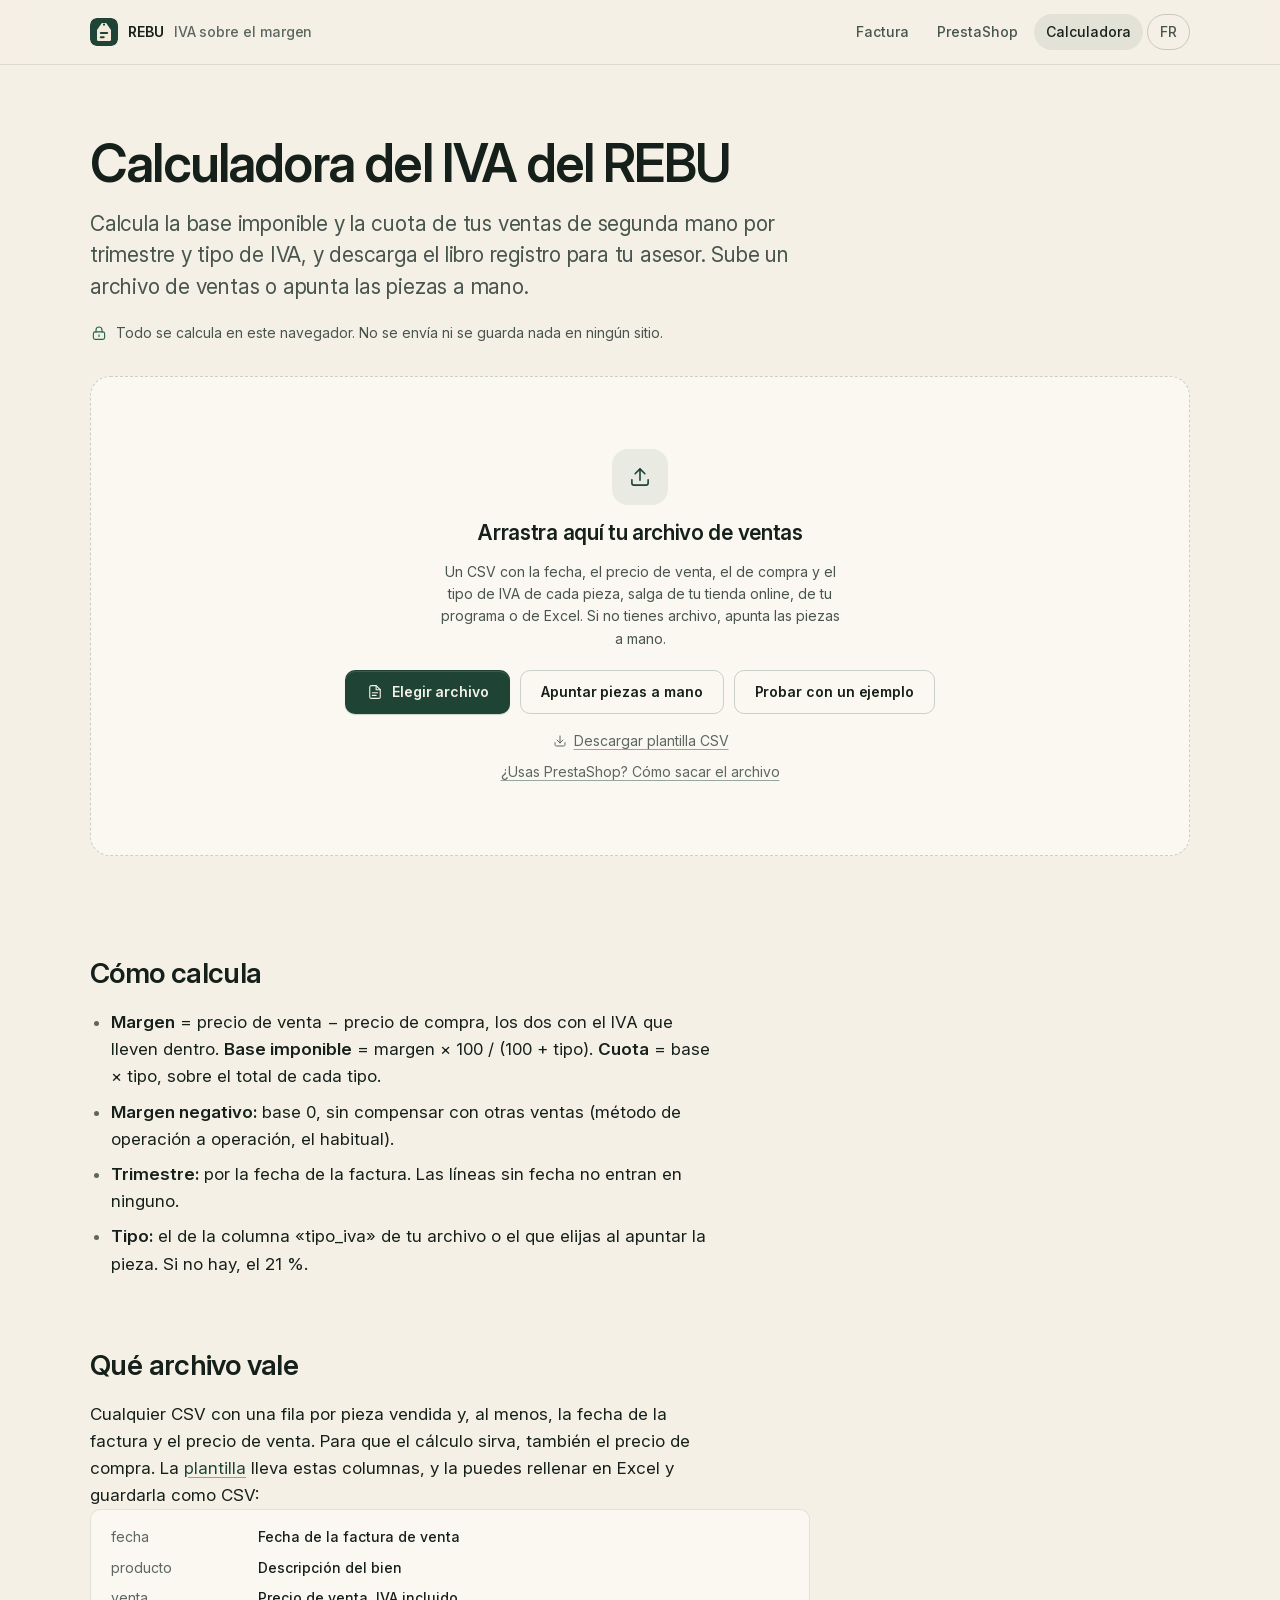
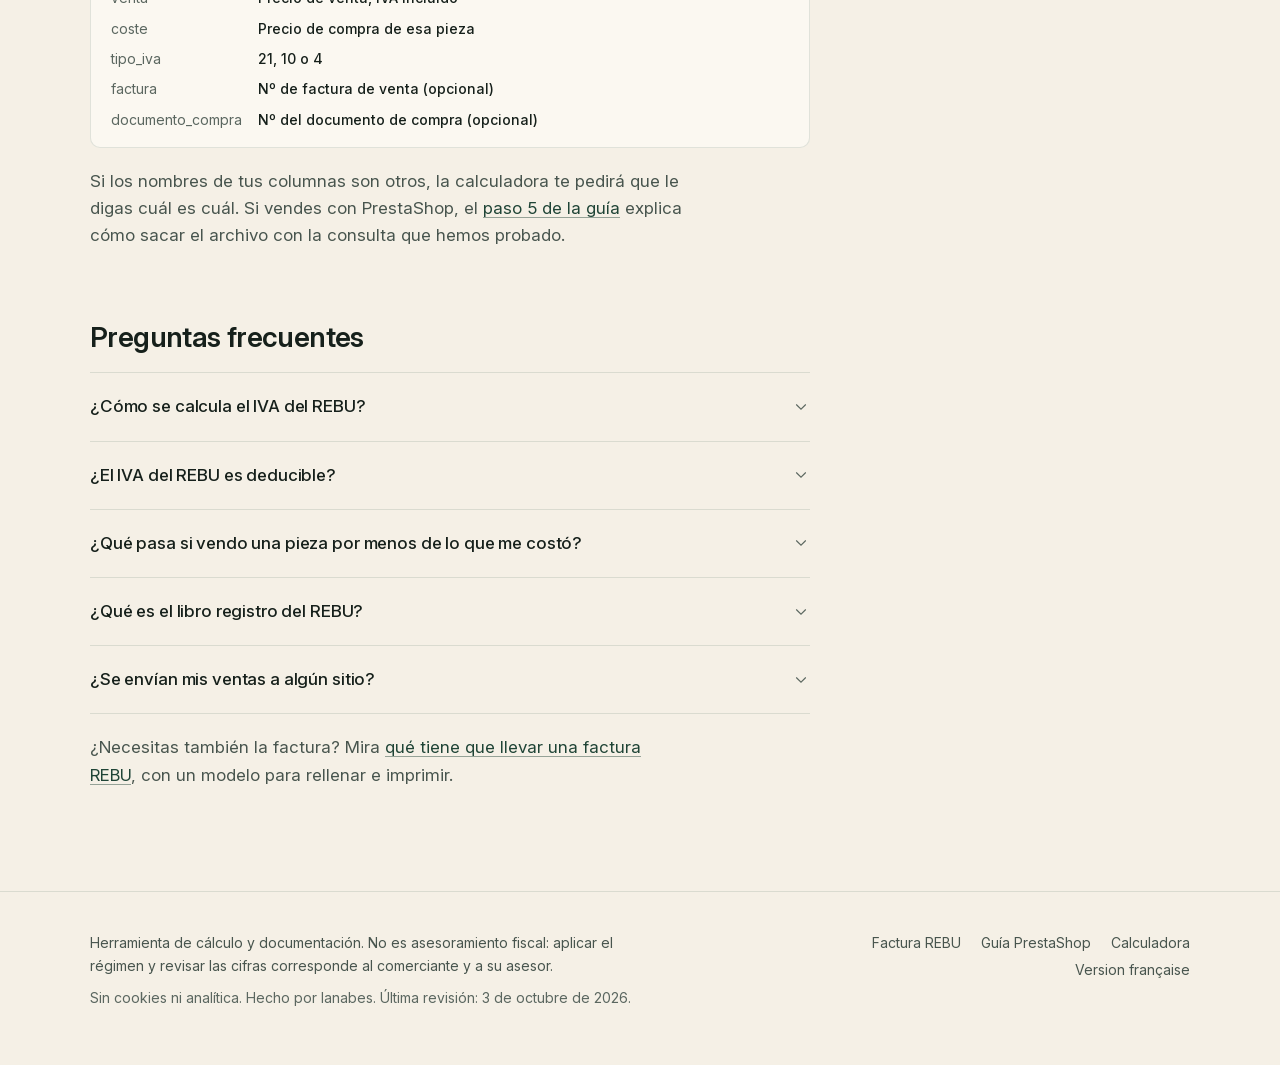
==== calculadora/index.html @ bccb27d4 "Primera versión: guía, facturas y calculadora del REBU Guía para aplicar el régimen especial de bien" ====
<!doctype html>
<html lang="es">
<head>
<meta charset="utf-8">
<meta name="viewport" content="width=device-width, initial-scale=1, viewport-fit=cover">
<title>Calculadora del IVA del REBU por trimestre: base, cuota y libro registro</title>
<meta name="description" content="Calcula gratis el IVA del REBU de tus ventas de segunda mano: base imponible y cuota por trimestre y tipo, y el libro registro listo para tu asesor. Sube un CSV o apunta las piezas a mano. Tus datos no salen de tu ordenador.">
<link rel="canonical" href="https://lanabes.github.io/rebu-prestashop/calculadora/">
<link rel="alternate" hreflang="es" href="https://lanabes.github.io/rebu-prestashop/calculadora/">
<link rel="alternate" hreflang="fr" href="https://lanabes.github.io/rebu-prestashop/fr/calculatrice/">
<meta name="theme-color" content="#F5F0E6" media="(prefers-color-scheme: light)">
<meta name="theme-color" content="#0F1512" media="(prefers-color-scheme: dark)">
<meta property="og:type" content="website">
<meta property="og:locale" content="es_ES">
<meta property="og:site_name" content="REBU · IVA sobre el margen">
<meta property="og:title" content="Calculadora del IVA del REBU por trimestre">
<meta property="og:description" content="Base imponible, cuota y libro registro de tus ventas de segunda mano. Gratis, y tus datos no salen de tu ordenador.">
<meta property="og:url" content="https://lanabes.github.io/rebu-prestashop/calculadora/">
<meta property="og:image" content="https://lanabes.github.io/rebu-prestashop/img/og.png">
<meta property="og:image:width" content="1200">
<meta property="og:image:height" content="630">
<meta name="twitter:card" content="summary_large_image">
<link rel="icon" href="../favicon.svg" type="image/svg+xml">
<link rel="preload" href="../assets/fonts/inter-latin.woff2" as="font" type="font/woff2" crossorigin>
<link rel="stylesheet" href="../assets/site.css">
<script type="application/ld+json">
{
  "@context": "https://schema.org",
  "@graph": [
    {
      "@type": "WebApplication",
      "name": "Calculadora del IVA del REBU",
      "url": "https://lanabes.github.io/rebu-prestashop/calculadora/",
      "inLanguage": "es",
      "applicationCategory": "FinanceApplication",
      "operatingSystem": "Cualquiera con navegador",
      "offers": { "@type": "Offer", "price": "0", "priceCurrency": "EUR" },
      "description": "Calcula la base imponible y la cuota del régimen especial de bienes usados por trimestre y tipo de IVA, a partir de un CSV o de piezas apuntadas a mano, y descarga el libro registro. Funciona en el navegador, sin enviar datos."
    },
    {
      "@type": "FAQPage",
      "mainEntity": [
        { "@type": "Question", "name": "¿Cómo se calcula el IVA del REBU?", "acceptedAnswer": { "@type": "Answer", "text": "Primero el margen: precio de venta menos precio de compra, los dos con el IVA que lleven dentro. Después la base imponible: margen × 100 / (100 + tipo). La cuota es la base por el tipo. Una pieza comprada por 300 € y vendida por 450 € al 21 % deja un margen de 150 €, una base de 123,97 € y una cuota de 26,03 €." } },
        { "@type": "Question", "name": "¿El IVA del REBU es deducible?", "acceptedAnswer": { "@type": "Answer", "text": "No. El comprador no puede deducir el IVA de una compra en REBU (artículo 138 de la Ley del IVA), y el revendedor tampoco deduce el IVA que pagó al comprar los bienes que revende en este régimen (artículo 139)." } },
        { "@type": "Question", "name": "¿Qué pasa si vendo una pieza por menos de lo que me costó?", "acceptedAnswer": { "@type": "Answer", "text": "En el método de operación a operación, el margen negativo da una base de 0 y no se resta de otras ventas. La calculadora lo aplica así y lo señala." } },
        { "@type": "Question", "name": "¿Qué es el libro registro del REBU?", "acceptedAnswer": { "@type": "Answer", "text": "El Reglamento del IVA (artículo 51) pide anotar cada pieza vendida en REBU con su descripción, el número de factura o documento de compra, el precio de compra, el número de factura de venta, el precio de venta y el IVA de la venta. La descarga de la calculadora sigue ese orden." } },
        { "@type": "Question", "name": "¿Se envían mis ventas a algún sitio?", "acceptedAnswer": { "@type": "Answer", "text": "No. La calculadora lee el archivo y hace las cuentas en tu navegador. No se envía ni se guarda nada en ningún servidor." } }
      ]
    }
  ]
}
</script>
</head>
<body>
<a class="skip" href="#contenido">Saltar al contenido</a>

<header class="top">
  <div class="wrap">
    <a class="brand" href="../" aria-label="REBU, IVA sobre el margen: inicio">
      <svg viewBox="0 0 1000 1000" aria-hidden="true"><rect width="1000" height="1000" rx="220" fill="#1F4436"/><path d="M439 175h122q14 0 22 11.5l155.5 222.1Q750 425 750 445v335q0 45-45 45H295q-45 0-45-45V445q0-20 11.5-36.4L417 186.5q8-11.5 22-11.5Z" fill="#F2EBDC"/><circle cx="500" cy="237.5" r="37.5" fill="#1F4436"/><rect x="350" y="500" width="300" height="75" rx="37.5" fill="#1F4436"/><rect x="350" y="650" width="175" height="75" rx="37.5" fill="#1F4436"/></svg>
      REBU <span>IVA sobre el margen</span>
    </a>
    <nav class="nav" aria-label="Principal">
      <a href="../factura-rebu/">Factura</a>
      <a href="../#guia" class="hide-sm">PrestaShop</a>
      <a href="./" aria-current="page">Calculadora</a>
      <a href="../fr/calculatrice/" class="lang" hreflang="fr" lang="fr" aria-label="Version française">FR</a>
    </nav>
  </div>
</header>

<main id="contenido">
  <section class="calc-head">
    <div class="wrap">
      <h1>Calculadora del IVA del REBU</h1>
      <p class="lead">Calcula la base imponible y la cuota de tus ventas de segunda mano por trimestre y tipo de IVA, y descarga el libro registro para tu asesor. Sube un archivo de ventas o apunta las piezas a mano.</p>
      <p class="assure"><svg class="i" aria-hidden="true"><use href="../assets/icons.svg#lock"/></svg> Todo se calcula en este navegador. No se envía ni se guarda nada en ningún sitio.</p>
    </div>
  </section>

  <section class="wrap" id="app" aria-live="polite" data-icons="../assets/icons.svg" data-sample="../assets/ejemplo-pedidos.csv" data-template="../assets/plantilla-rebu.csv" data-guide="../#paso-5">
    <noscript><div class="panel state"><h2>La calculadora necesita JavaScript</h2><p>Actívalo en tu navegador para usarla. Las cuentas se hacen en tu ordenador.</p></div></noscript>
  </section>

  <section class="section">
    <div class="wrap">
      <div class="prose">
        <h2>Cómo calcula</h2>
        <ul>
          <li><strong>Margen</strong> = precio de venta − precio de compra, los dos con el IVA que lleven dentro. <strong>Base imponible</strong> = margen × 100 / (100 + tipo). <strong>Cuota</strong> = base × tipo, sobre el total de cada tipo.</li>
          <li><strong>Margen negativo:</strong> base 0, sin compensar con otras ventas (método de operación a operación, el habitual).</li>
          <li><strong>Trimestre:</strong> por la fecha de la factura. Las líneas sin fecha no entran en ninguno.</li>
          <li><strong>Tipo:</strong> el de la columna «tipo_iva» de tu archivo o el que elijas al apuntar la pieza. Si no hay, el 21 %.</li>
        </ul>

        <h2>Qué archivo vale</h2>
        <p>Cualquier CSV con una fila por pieza vendida y, al menos, la fecha de la factura y el precio de venta. Para que el cálculo sirva, también el precio de compra. La <a href="../assets/plantilla-rebu.csv" download>plantilla</a> lleva estas columnas, y la puedes rellenar en Excel y guardarla como CSV:</p>
        <dl class="fields">
          <dt>fecha</dt><dd>Fecha de la factura de venta</dd>
          <dt>producto</dt><dd>Descripción del bien</dd>
          <dt>venta</dt><dd>Precio de venta, IVA incluido</dd>
          <dt>coste</dt><dd>Precio de compra de esa pieza</dd>
          <dt>tipo_iva</dt><dd>21, 10 o 4</dd>
          <dt>factura</dt><dd>Nº de factura de venta (opcional)</dd>
          <dt>documento_compra</dt><dd>Nº del documento de compra (opcional)</dd>
        </dl>
        <p class="muted">Si los nombres de tus columnas son otros, la calculadora te pedirá que le digas cuál es cuál. Si vendes con PrestaShop, el <a href="../#paso-5">paso 5 de la guía</a> explica cómo sacar el archivo con la consulta que hemos probado.</p>

        <h2 id="preguntas">Preguntas frecuentes</h2>
        <div class="faq">
          <details>
            <summary>¿Cómo se calcula el IVA del REBU?<svg class="chev" viewBox="0 0 24 24" fill="none" stroke="currentColor" stroke-width="1.5" stroke-linecap="round" aria-hidden="true"><path d="m6 9 6 6 6-6"/></svg></summary>
            <div class="a"><p>Primero el margen: precio de venta menos precio de compra, los dos con el IVA que lleven dentro. Después la base imponible: margen × 100 / (100 + tipo). La cuota es la base por el tipo. Una pieza comprada por 300 € y vendida por 450 € al 21 % deja un margen de 150 €, una base de 123,97 € y una cuota de 26,03 €.</p></div>
          </details>
          <details>
            <summary>¿El IVA del REBU es deducible?<svg class="chev" viewBox="0 0 24 24" fill="none" stroke="currentColor" stroke-width="1.5" stroke-linecap="round" aria-hidden="true"><path d="m6 9 6 6 6-6"/></svg></summary>
            <div class="a"><p>No. El comprador no puede deducir el IVA de una compra en REBU (artículo 138 de la Ley del IVA), y el revendedor tampoco deduce el IVA que pagó al comprar los bienes que revende en este régimen (artículo 139).</p></div>
          </details>
          <details>
            <summary>¿Qué pasa si vendo una pieza por menos de lo que me costó?<svg class="chev" viewBox="0 0 24 24" fill="none" stroke="currentColor" stroke-width="1.5" stroke-linecap="round" aria-hidden="true"><path d="m6 9 6 6 6-6"/></svg></summary>
            <div class="a"><p>En el método de operación a operación, el margen negativo da una base de 0 y no se resta de otras ventas. La calculadora lo aplica así y lo señala.</p></div>
          </details>
          <details>
            <summary>¿Qué es el libro registro del REBU?<svg class="chev" viewBox="0 0 24 24" fill="none" stroke="currentColor" stroke-width="1.5" stroke-linecap="round" aria-hidden="true"><path d="m6 9 6 6 6-6"/></svg></summary>
            <div class="a"><p>El Reglamento del IVA (artículo 51) pide anotar cada pieza vendida en REBU con su descripción, el número de factura o documento de compra, el precio de compra, el número de factura de venta, el precio de venta y el IVA de la venta. La descarga de la calculadora sigue ese orden y añade la fecha, el margen y la base.</p></div>
          </details>
          <details>
            <summary>¿Se envían mis ventas a algún sitio?<svg class="chev" viewBox="0 0 24 24" fill="none" stroke="currentColor" stroke-width="1.5" stroke-linecap="round" aria-hidden="true"><path d="m6 9 6 6 6-6"/></svg></summary>
            <div class="a"><p>No. La calculadora lee el archivo y hace las cuentas en tu navegador. No se envía ni se guarda nada en ningún servidor. Esta web tampoco usa cookies ni herramientas de analítica.</p></div>
          </details>
        </div>
        <p class="muted">¿Necesitas también la factura? Mira <a href="../factura-rebu/">qué tiene que llevar una factura REBU</a>, con un modelo para rellenar e imprimir.</p>
      </div>
    </div>
  </section>

  <section class="section" id="modulo" aria-labelledby="modulo-t" hidden>
    <div class="wrap">
      <div class="waitlist">
        <div>
          <h2 id="modulo-t">¿Te ahorraría trabajo que tu tienda lo hiciera sola?</h2>
          <p>Estamos midiendo si interesa una herramienta para tu tienda online que aplique el REBU sin apaños. Dinos con qué vendes y la haremos para la plataforma que más se pida.</p>
          <a class="btn" id="waitlist-link" href="#" rel="noopener">Avísame si sale <svg class="i" aria-hidden="true"><use href="../assets/icons.svg#arrow-right"/></svg></a>
          <small>Solo es obligatorio el correo y con qué vendes: los usamos para avisarte una vez y los borramos si la herramienta no sale. El formulario es de Google Forms.</small>
        </div>
        <ul>
          <li><svg class="i" aria-hidden="true"><use href="../assets/icons.svg#check"/></svg>Facturas REBU correctas, sin desglose ni columnas de «0 %».</li>
          <li><svg class="i" aria-hidden="true"><use href="../assets/icons.svg#check"/></svg>La mención solo en las facturas que la necesitan.</li>
          <li><svg class="i" aria-hidden="true"><use href="../assets/icons.svg#check"/></svg>El precio de compra de cada pieza, aunque tengas varias iguales.</li>
          <li><svg class="i" aria-hidden="true"><use href="../assets/icons.svg#check"/></svg>El libro registro y el informe del trimestre, sin exportar nada.</li>
        </ul>
      </div>
    </div>
  </section>
</main>

<footer class="foot">
  <div class="wrap">
    <div>
      <p class="disclaimer">Herramienta de cálculo y documentación. No es asesoramiento fiscal: aplicar el régimen y revisar las cifras corresponde al comerciante y a su asesor.</p>
      <p>Sin cookies ni analítica. Hecho por lanabes. Última revisión: 3 de octubre de 2026.</p>
    </div>
    <nav aria-label="Pie">
      <a href="../factura-rebu/">Factura REBU</a>
      <a href="../#guia">Guía PrestaShop</a>
      <a href="./">Calculadora</a>
      <a href="../fr/calculatrice/" hreflang="fr" lang="fr">Version française</a>
    </nav>
  </div>
</footer>

<div class="toast" role="status" aria-live="polite" id="toast"></div>
<script src="../assets/config.js"></script>
<script type="module" src="../assets/calculadora.js"></script>
<script type="module" src="../assets/waitlist.js"></script>
</body>
</html>
---- assets/site.css ----
/* ---------------------------------------------------------------------------
   REBU para PrestaShop · familia lanabes
   La paleta es la del icono de la familia: un cuadrado verde bosque con una
   etiqueta crema. Aquí la etiqueta es literal: la de precio de la segunda mano.
   Un solo acento (el verde). Ámbar y rojo existen solo para estados.
   --------------------------------------------------------------------------- */

/* Inter (SIL Open Font License 1.1, ver fonts/OFL.txt), servida desde la propia web:
   abrir la página no avisa a ningún tercero. Variable en peso (400-600) y tamaño óptico. */
@font-face {
  font-family: "Inter";
  font-style: normal;
  font-weight: 400 600;
  font-display: swap;
  src: url("fonts/inter-latin.woff2") format("woff2");
  unicode-range: U+0000-00FF, U+0131, U+0152-0153, U+02BB-02BC, U+02C6, U+02DA, U+02DC, U+0304, U+0308, U+0329, U+2000-206F, U+20AC, U+2122, U+2191, U+2193, U+2212, U+2215, U+FEFF, U+FFFD;
}
@font-face {
  font-family: "Inter";
  font-style: normal;
  font-weight: 400 600;
  font-display: swap;
  src: url("fonts/inter-latin-ext.woff2") format("woff2");
  unicode-range: U+0100-02BA, U+02BD-02C5, U+02C7-02CC, U+02CE-02D7, U+02DD-02FF, U+0304, U+0308, U+0329, U+1D00-1DBF, U+1E00-1E9F, U+1EF2-1EFF, U+2020, U+20A0-20AB, U+20AD-20C0, U+2113, U+2C60-2C7F, U+A720-A7FF;
}

:root {
  color-scheme: light;
  --bg:          #F5F0E6;
  --bg-sunk:     #EEE7D8;
  --surface:     #FBF8F1;
  --surface-2:   #FFFCF7;
  --tag:         #F2EBDC;
  --tag-edge:    #E2D7C0;
  --stage:       #1F4436;
  --stage-2:     #19392D;
  --accent:      #1F4436;
  --accent-hover:#2B5A48;
  --accent-fg:   #F6F1E7;
  --accent-soft: rgba(31, 68, 54, .08);
  --text:        #16201B;
  --text-2:      #48554E;
  --text-3:      #5B6760;
  --line:        rgba(31, 68, 54, .12);
  --line-2:      rgba(31, 68, 54, .22);
  --warn-bg:     #F6E9CB;
  --warn-ink:    #6E4E0F;
  --danger-bg:   #F5DED7;
  --danger-ink:  #8E2C1C;
  --ok-ink:      #23634A;
  --ring:        #1F4436;
  --code-bg:     #18241E;
  --code-ink:    #E3EAE5;
  --code-dim:    #8FA79A;
  --shadow-sm: 0 1px 1px rgba(22, 32, 27, .04), 0 2px 8px -3px rgba(22, 32, 27, .10);
  --shadow-md: 0 1px 2px rgba(22, 32, 27, .05), 0 16px 36px -18px rgba(22, 32, 27, .28), inset 0 1px 0 rgba(255, 253, 248, .7);
  --shadow-tag: 0 1px 2px rgba(8, 26, 19, .30), 0 10px 18px -8px rgba(8, 26, 19, .35), 0 38px 60px -28px rgba(4, 18, 12, .65);

  --fs-xs: .75rem;
  --fs-sm: .875rem;
  --fs-base: 1.0625rem;
  --fs-lg: 1.3125rem;
  --fs-xl: 1.75rem;
  --fs-display: clamp(2.5rem, 1.6rem + 3.6vw, 4.25rem);

  --r-sm: 6px;
  --r: 10px;
  --r-lg: 14px;
  --r-xl: 20px;

  --ease-out: cubic-bezier(.23, 1, .32, 1);
  --ease-expo: cubic-bezier(.16, 1, .3, 1);
  --ease-in-out: cubic-bezier(.77, 0, .175, 1);

  --wrap: 1180px;
  --gutter: clamp(16px, 4vw, 40px);
  --header-h: 64px;
}

@media (prefers-color-scheme: dark) {
  :root:not([data-theme="light"]) {
    color-scheme: dark;
    --bg:          #0F1512;
    --bg-sunk:     #0B100D;
    --surface:     #161E1A;
    --surface-2:   #1C2621;
    --tag:         #EAE2D0;
    --tag-edge:    #CFC3A8;
    --stage:       #1A3B2E;
    --stage-2:     #143025;
    --accent:      #A6CFB7;
    --accent-hover:#BFDDCB;
    --accent-fg:   #0F1512;
    --accent-soft: rgba(166, 207, 183, .10);
    --text:        #E6EAE6;
    --text-2:      #B3BFB8;
    --text-3:      #97A49D;
    --line:        rgba(166, 207, 183, .14);
    --line-2:      rgba(166, 207, 183, .26);
    --warn-bg:     #3A2F15;
    --warn-ink:    #EBCB8B;
    --danger-bg:   #3D1E17;
    --danger-ink:  #F0A898;
    --ok-ink:      #8FD0AE;
    --ring:        #A6CFB7;
    --code-bg:     #0A0F0C;
    --code-ink:    #DCE5DF;
    --code-dim:    #7F978A;
    --kpi-bg:      #23503F;
    --kpi-fg:      #F2EBDC;
    --shadow-sm: 0 1px 1px rgba(0, 0, 0, .30), 0 2px 8px -3px rgba(0, 0, 0, .45);
    --shadow-md: 0 1px 2px rgba(0, 0, 0, .35), 0 16px 36px -18px rgba(0, 0, 0, .7), inset 0 1px 0 rgba(230, 234, 230, .05);
    --shadow-tag: 0 1px 2px rgba(0, 0, 0, .45), 0 10px 18px -8px rgba(0, 0, 0, .55), 0 38px 60px -28px rgba(0, 0, 0, .85);
  }
}
:root[data-theme="dark"] {
  color-scheme: dark;
  --bg:          #0F1512;
  --bg-sunk:     #0B100D;
  --surface:     #161E1A;
  --surface-2:   #1C2621;
  --tag:         #EAE2D0;
  --tag-edge:    #CFC3A8;
  --stage:       #1A3B2E;
  --stage-2:     #143025;
  --accent:      #A6CFB7;
  --accent-hover:#BFDDCB;
  --accent-fg:   #0F1512;
  --accent-soft: rgba(166, 207, 183, .10);
  --text:        #E6EAE6;
  --text-2:      #B3BFB8;
  --text-3:      #97A49D;
  --line:        rgba(166, 207, 183, .14);
  --line-2:      rgba(166, 207, 183, .26);
  --warn-bg:     #3A2F15;
  --warn-ink:    #EBCB8B;
  --danger-bg:   #3D1E17;
  --danger-ink:  #F0A898;
  --ok-ink:      #8FD0AE;
  --ring:        #A6CFB7;
  --code-bg:     #0A0F0C;
  --code-ink:    #DCE5DF;
  --code-dim:    #7F978A;
  --kpi-bg:      #23503F;
  --kpi-fg:      #F2EBDC;
  --shadow-sm: 0 1px 1px rgba(0, 0, 0, .30), 0 2px 8px -3px rgba(0, 0, 0, .45);
  --shadow-md: 0 1px 2px rgba(0, 0, 0, .35), 0 16px 36px -18px rgba(0, 0, 0, .7), inset 0 1px 0 rgba(230, 234, 230, .05);
  --shadow-tag: 0 1px 2px rgba(0, 0, 0, .45), 0 10px 18px -8px rgba(0, 0, 0, .55), 0 38px 60px -28px rgba(0, 0, 0, .85);
}

/* ---------- base ---------- */

*, *::before, *::after { box-sizing: border-box; }

html {
  -webkit-text-size-adjust: 100%;
  text-size-adjust: 100%;
  scroll-padding-top: calc(var(--header-h) + 24px);
}
@media (prefers-reduced-motion: no-preference) {
  html { scroll-behavior: smooth; }
}

body {
  margin: 0;
  background: var(--bg);
  color: var(--text);
  font-family: "Inter", -apple-system, BlinkMacSystemFont, "Segoe UI Variable", "Segoe UI", system-ui, sans-serif;
  font-feature-settings: "cv11", "ss01", "ss03";
  font-optical-sizing: auto;
  font-size: var(--fs-base);
  line-height: 1.6;
  -webkit-font-smoothing: antialiased;
  -moz-osx-font-smoothing: grayscale;
  text-rendering: optimizeLegibility;
  overflow-x: clip;
}

img { max-width: 100%; height: auto; display: block; }
svg.i { width: 20px; height: 20px; flex: none; display: block; }
svg.i-sm { width: 16px; height: 16px; }

h1, h2, h3 { line-height: 1.1; margin: 0; font-weight: 600; color: var(--text); text-wrap: balance; }
h2 { font-size: var(--fs-xl); letter-spacing: -.022em; }
h3 { font-size: var(--fs-lg); letter-spacing: -.016em; line-height: 1.25; }
p { margin: 0; text-wrap: pretty; }
strong { font-weight: 600; }

a { color: var(--accent); text-decoration-thickness: 1px; text-underline-offset: 3px; text-decoration-color: color-mix(in srgb, var(--accent) 45%, transparent); transition: text-decoration-color 120ms ease, color 120ms ease; }
a:hover { text-decoration-color: currentColor; }

:focus-visible { outline: 2px solid var(--ring); outline-offset: 3px; border-radius: 4px; }
[tabindex="-1"]:focus { outline: none; }

.num { font-variant-numeric: tabular-nums; }

.wrap { width: 100%; max-width: var(--wrap); margin-inline: auto; padding-inline: var(--gutter); }

.skip {
  position: absolute; left: 12px; top: -48px; z-index: 50;
  background: var(--accent); color: var(--accent-fg);
  padding: 8px 14px; border-radius: var(--r); text-decoration: none; font-size: var(--fs-sm); font-weight: 500;
  transition: transform 160ms var(--ease-out);
}
.skip:focus-visible { transform: translateY(60px); }

.sr-only { position: absolute; width: 1px; height: 1px; padding: 0; margin: -1px; overflow: hidden; clip: rect(0 0 0 0); white-space: nowrap; border: 0; }

/* ---------- header ---------- */

.top {
  position: sticky; top: 0; z-index: 30;
  background: color-mix(in srgb, var(--bg) 82%, transparent);
  -webkit-backdrop-filter: saturate(1.4) blur(14px);
  backdrop-filter: saturate(1.4) blur(14px);
  border-bottom: 1px solid var(--line);
}
.top .wrap { display: flex; align-items: center; gap: 16px; min-height: var(--header-h); }
.brand { display: inline-flex; align-items: center; gap: 10px; margin-right: auto; color: var(--text); text-decoration: none; font-weight: 600; font-size: var(--fs-sm); letter-spacing: -.005em; border-radius: var(--r-sm); }
.brand svg { width: 28px; height: 28px; border-radius: 7px; flex: none; }
.brand span { color: var(--text-3); font-weight: 500; }
.nav { display: flex; align-items: center; gap: 4px; }
.nav a {
  display: inline-flex; align-items: center; min-height: 36px; padding: 0 12px; border-radius: 999px;
  color: var(--text-2); text-decoration: none; font-size: var(--fs-sm); font-weight: 500;
  transition: background-color 120ms ease, color 120ms ease;
}
.nav a:hover { background: var(--accent-soft); color: var(--text); }
.nav a:active { transform: scale(.97); transition: transform 60ms var(--ease-out); }
.nav a[aria-current="page"] { color: var(--text); background: var(--accent-soft); }
.nav .lang { border: 1px solid var(--line-2); }
@media (max-width: 560px) {
  .brand span { display: none; }
  .nav a { padding: 0 10px; }
}
@media (max-width: 380px) {
  .nav .hide-xs { display: none; }
  .brand { font-size: 0; gap: 0; }
  .nav a { padding: 0 9px; }
}
@media (max-width: 640px) {
  .nav .hide-sm { display: none; }
}

/* ---------- buttons ---------- */

.btn {
  --btn-bg: var(--accent); --btn-fg: var(--accent-fg);
  display: inline-flex; align-items: center; justify-content: center; gap: 8px;
  min-height: 44px; padding: 0 20px; border-radius: var(--r);
  background: var(--btn-bg); color: var(--btn-fg);
  border: 1px solid transparent;
  font: inherit; font-size: var(--fs-sm); font-weight: 600; letter-spacing: -.005em;
  text-decoration: none; cursor: pointer; white-space: nowrap;
  box-shadow: 0 1px 1px rgba(10, 30, 22, .18), inset 0 1px 0 rgba(255, 255, 255, .12);
  transition: background-color 120ms ease, border-color 120ms ease, color 120ms ease, transform 160ms var(--ease-out);
}
.btn:hover { background: var(--accent-hover); }
.btn:active { transform: scale(.97); transition: transform 60ms var(--ease-out); }
.btn:disabled, .btn[aria-disabled="true"] { opacity: .45; cursor: not-allowed; transform: none; }
.btn .i { width: 18px; height: 18px; }
.btn-ghost {
  --btn-bg: transparent; --btn-fg: var(--text);
  border-color: var(--line-2); box-shadow: none;
}
.btn-ghost:hover { background: var(--accent-soft); border-color: var(--line-2); }
.btn-quiet {
  --btn-bg: transparent; --btn-fg: var(--accent);
  box-shadow: none; padding: 0 12px; min-height: 40px;
}
.btn-quiet:hover { background: var(--accent-soft); }
.btn-sm { min-height: 36px; padding: 0 14px; font-size: var(--fs-sm); }

/* ---------- hero ---------- */

.hero { padding-block: clamp(40px, 7vw, 96px) clamp(48px, 7vw, 88px); }
.hero .wrap { display: grid; grid-template-columns: minmax(0, 1.05fr) minmax(0, .95fr); gap: clamp(32px, 5vw, 72px); align-items: center; }
.hero h1 { font-size: var(--fs-display); letter-spacing: -.04em; line-height: 1.02; max-width: 11ch; }
.hero .lead { margin-top: 24px; font-size: var(--fs-lg); line-height: 1.5; color: var(--text-2); max-width: 34ch; letter-spacing: -.01em; }
.hero .ctas { display: flex; flex-wrap: wrap; gap: 12px; margin-top: 36px; }
.hero .assure { display: flex; align-items: center; gap: 8px; margin-top: 24px; font-size: var(--fs-sm); color: var(--text-3); }
.hero .assure .i { width: 16px; height: 16px; color: var(--ok-ink); }
@media (max-width: 900px) {
  .hero .wrap { grid-template-columns: minmax(0, 1fr); }
  .hero h1 { max-width: 13ch; }
}

/* the stage: the family icon, made real. A green square with a cream tag hanging */
.stage {
  position: relative;
  border-radius: 28px;
  background: linear-gradient(180deg, var(--stage), var(--stage-2));
  box-shadow: 0 1px 2px rgba(8, 26, 19, .25), 0 30px 60px -32px rgba(8, 26, 19, .6), inset 0 1px 0 rgba(242, 235, 220, .08);
  padding: 88px clamp(20px, 5vw, 56px) clamp(32px, 5vw, 48px);
  min-height: 520px;
  display: grid; place-items: start center;
  isolation: isolate;
  overflow: hidden;
}
.stage .string {
  position: absolute; left: 50%; top: 0; width: 160px; height: 124px; margin-left: -80px;
  z-index: 2; pointer-events: none;
}
.stage .string .twine { stroke: #C8B184; }
.stage .string .twine-shadow { stroke: rgba(6, 22, 15, .30); }

.tag {
  position: relative; z-index: 1;
  width: min(100%, 340px);
  margin-top: -40px;
  transform-origin: 50% 34px;
  transform: rotate(-2deg);
  filter: drop-shadow(0 1px 1px rgba(8, 26, 19, .30)) drop-shadow(0 10px 14px rgba(8, 26, 19, .28)) drop-shadow(0 30px 34px rgba(4, 18, 12, .38));
}
.tag-cap { display: block; width: 100%; height: 74px; margin-bottom: -1px; }
.tag-cap path { fill: var(--tag); }
.tag-cap .hole { fill: var(--stage); stroke: rgba(31, 68, 54, .35); stroke-width: 1.5; }
.tag-body {
  position: relative;
  background: var(--tag);
  color: #1B2A22;
  border-radius: 0 0 18px 18px;
  padding: 0 26px 24px;
}
.tag-row { display: grid; grid-template-columns: 1fr auto; align-items: center; gap: 12px; padding-block: 8px; }
.tag-row label, .tag-row .k { font-size: var(--fs-sm); color: #44544B; font-weight: 500; }
.tag-input {
  display: inline-flex; align-items: baseline; gap: 4px;
  border-radius: var(--r-sm);
  padding: 2px 8px; margin-right: -8px;
  transition: background-color 120ms ease, box-shadow 120ms ease;
}
.tag-input:hover { background: rgba(31, 68, 54, .07); }
.tag-input:focus-within { background: #FFFCF6; box-shadow: 0 0 0 2px #1F4436; }
.tag-input input {
  width: 6.5ch; border: 0; background: transparent; padding: 0; margin: 0;
  font: inherit; font-size: var(--fs-lg); font-weight: 600; letter-spacing: -.015em; color: #16201B;
  text-align: right; font-variant-numeric: tabular-nums;
  -moz-appearance: textfield; appearance: textfield;
}
.tag-input input:focus { outline: none; }
.tag-input input::-webkit-outer-spin-button, .tag-input input::-webkit-inner-spin-button { -webkit-appearance: none; margin: 0; }
.tag-input span { font-size: var(--fs-lg); font-weight: 600; color: #16201B; }
.tag-perf {
  height: 0; margin: 12px -26px; border-top: 2px dotted rgba(31, 68, 54, .32);
}
.tag-row .v { font-size: var(--fs-lg); font-weight: 600; letter-spacing: -.015em; color: #16201B; font-variant-numeric: tabular-nums; }
.tag-total { padding-top: 6px; }
.tag-total .k { color: #1F4436; font-weight: 600; }
.tag-total .v { font-size: var(--fs-xl); letter-spacing: -.025em; color: #1F4436; }
.tag-rates { display: flex; gap: 6px; margin-top: 4px; }
.tag-rates button {
  min-height: 32px; min-width: 52px; padding: 0 10px; border-radius: 999px;
  border: 1px solid rgba(31, 68, 54, .25); background: transparent; color: #1F4436;
  font: inherit; font-size: var(--fs-xs); font-weight: 600; cursor: pointer; font-variant-numeric: tabular-nums;
  transition: background-color 120ms ease, color 120ms ease, border-color 120ms ease, transform 160ms var(--ease-out);
}
.tag-rates button:hover { background: rgba(31, 68, 54, .08); }
.tag-rates button:active { transform: scale(.96); transition: transform 60ms var(--ease-out); }
.tag-rates button[aria-pressed="true"] { background: #1F4436; color: #F6F1E7; border-color: #1F4436; }
.tag-rates button:focus-visible { outline: 2px solid #1F4436; outline-offset: 2px; }
.tag-note { margin-top: 14px; font-size: var(--fs-xs); line-height: 1.5; color: #4C5B53; }
.tag-note strong { color: #16201B; font-weight: 600; font-variant-numeric: tabular-nums; }
.stage-caption {
  position: relative; z-index: 1; margin-top: 28px; max-width: 34ch; text-align: center;
  font-size: var(--fs-sm); color: #D8D1C1; line-height: 1.5;
}

@media (prefers-reduced-motion: no-preference) {
  .tag { animation: tag-in 900ms var(--ease-expo) both 120ms; }
  .tag.swing { animation: tag-swing 520ms var(--ease-out); }
}
@keyframes tag-in {
  from { opacity: 0; transform: translateY(-16px) rotate(-9deg); }
  to   { opacity: 1; transform: rotate(-2deg); }
}
@keyframes tag-swing {
  0%   { transform: rotate(-2deg); }
  35%  { transform: rotate(-3.6deg); }
  100% { transform: rotate(-2deg); }
}
@media (max-width: 480px) {
  .stage { min-height: 0; padding: 72px 28px 32px; border-radius: 22px; }
  .tag { width: min(100%, 300px); }
  .tag-body { padding-inline: 20px; }
  .tag-perf { margin-inline: -20px; }
}

/* ---------- sections ---------- */

.section { padding-block: clamp(56px, 8vw, 104px); }
.section-head { max-width: 640px; margin-bottom: 40px; }
.section-head p { max-width: 54ch; }
.section-head p { margin-top: 16px; color: var(--text-2); font-size: var(--fs-lg); line-height: 1.5; letter-spacing: -.01em; }

.band { background: var(--bg-sunk); border-block: 1px solid var(--line); }
.section-link { margin-top: 24px; }
.section-link a { display: inline-flex; align-items: center; gap: 6px; font-weight: 500; text-decoration: none; border-radius: 4px; }
.section-link a:hover { text-decoration: underline; }

/* worked example: a single, real calculation laid out like a receipt */
.example {
  display: grid; grid-template-columns: repeat(5, minmax(0, 1fr));
  border-radius: var(--r-lg);
  background: var(--surface);
  box-shadow: var(--shadow-md);
  overflow: hidden;
}
.example > div { padding: 20px 22px; }
.example > div + div { border-left: 1px solid var(--line); }
.example dt { font-size: var(--fs-xs); color: var(--text-3); font-weight: 500; }
.example dd { margin: 6px 0 0; font-size: var(--fs-lg); font-weight: 600; letter-spacing: -.015em; font-variant-numeric: tabular-nums; }
.example .hl { background: var(--accent-soft); }
.example .hl dd { color: var(--accent); }
.example .op { display: block; margin-top: 4px; font-size: var(--fs-xs); color: var(--text-3); font-weight: 400; letter-spacing: 0; }
@media (max-width: 760px) {
  .example { grid-template-columns: 1fr 1fr; }
  .example > div + div { border-left: 0; }
  .example > div { border-top: 1px solid var(--line); }
  .example > div:nth-child(-n+2) { border-top: 0; }
  .example > div:nth-child(even) { border-left: 1px solid var(--line); }
  .example > div:last-child { grid-column: 1 / -1; border-left: 0; }
}

/* ---------- guide layout with a sticky table of contents ---------- */

.guide { display: grid; grid-template-columns: 220px minmax(0, 1fr); gap: clamp(32px, 5vw, 72px); align-items: start; }
.toc { position: sticky; top: calc(var(--header-h) + 32px); font-size: var(--fs-sm); }
.toc p { font-size: var(--fs-xs); color: var(--text-3); font-weight: 600; margin-bottom: 12px; }
.toc ol { list-style: none; margin: 0; padding: 0; display: grid; gap: 2px; border-left: 1px solid var(--line); }
.toc a {
  display: block; padding: 6px 0 6px 14px; margin-left: -1px; border-left: 1px solid transparent;
  color: var(--text-3); text-decoration: none; line-height: 1.35;
  transition: color 120ms ease, border-color 120ms ease;
}
.toc a:hover { color: var(--text); }
.toc a[aria-current="true"] { color: var(--text); border-left-color: var(--accent); font-weight: 500; }
@media (max-width: 960px) {
  .guide { grid-template-columns: minmax(0, 1fr); }
  .toc { display: none; }
}

.prose { max-width: 720px; }
.prose p, .prose li, .faq .a p { max-width: 60ch; }
.prose > * + * { margin-top: 20px; }
.prose h2 { margin-top: 72px; }
.prose h2:first-child { margin-top: 0; }
.prose h3 { margin-top: 40px; }
.prose ul, .prose ol { padding-left: 1.25em; }
.prose li + li { margin-top: 8px; }
.prose li::marker { color: var(--text-3); }
.prose .muted { color: var(--text-2); }
.prose .ctas-inline { display: flex; flex-wrap: wrap; gap: 12px; max-width: none; }
.prose code {
  font-family: ui-monospace, "SF Mono", SFMono-Regular, Menlo, Consolas, monospace;
  font-size: .88em; padding: .3em .45em; border-radius: 5px; background: var(--accent-soft); color: var(--text);
  -webkit-box-decoration-break: clone; box-decoration-break: clone;
}
.path { font-weight: 600; color: var(--text); }
.path .sep { color: var(--text-3); padding-inline: .3em; font-weight: 400; }

/* steps: the order is real information, so the numbers stay */
.steps { list-style: none; padding: 0 !important; counter-reset: step; }
.step { counter-increment: step; position: relative; padding-left: 56px; }
.step + .step { margin-top: 56px !important; }
.step::before {
  content: counter(step); position: absolute; left: 0; top: -2px;
  width: 36px; height: 36px; border-radius: 50%;
  display: grid; place-items: center;
  background: var(--accent); color: var(--accent-fg);
  font-size: var(--fs-sm); font-weight: 600; font-variant-numeric: tabular-nums;
}
.step h3 { margin-top: 0; padding-top: 4px; }
.step > * + * { margin-top: 16px; }
.step ul { padding-left: 1.25em; }
@media (max-width: 560px) {
  .step { padding-left: 0; }
  .step::before { position: static; display: grid; margin-bottom: 12px; }
}

/* a field as it reads in PrestaShop */
.fields { display: grid; grid-template-columns: max-content 1fr; gap: 8px 16px; margin: 0; padding: 16px 20px; border-radius: var(--r); background: var(--surface); border: 1px solid var(--line); font-size: var(--fs-sm); }
.fields dt { color: var(--text-3); }
.fields dd { margin: 0; font-weight: 500; }
@media (max-width: 480px) { .fields { grid-template-columns: 1fr; gap: 2px; } .fields dd { margin-bottom: 8px; } }

figure { margin: 0; }
.shot {
  border-radius: var(--r-lg); overflow: hidden;
  background: var(--surface-2);
  box-shadow: var(--shadow-md);
  border: 1px solid var(--line);
}
.shot img { width: 100%; }
figure figcaption { margin-top: 10px; font-size: var(--fs-sm); color: var(--text-3); line-height: 1.5; }
:root[data-theme="dark"] .shot img, :root:not([data-theme="light"]) .shot img { filter: none; }

/* callouts: a tinted surface plus an icon, never a coloured side stripe */
.note {
  display: grid; grid-template-columns: 20px 1fr; gap: 12px; align-items: start;
  padding: 16px 20px; border-radius: var(--r-lg);
  background: var(--accent-soft); color: var(--text);
  font-size: var(--fs-sm); line-height: 1.55;
}
.note .i { margin-top: 1px; color: var(--accent); }
.note.warn { background: var(--warn-bg); color: var(--warn-ink); }
.note.warn .i { color: var(--warn-ink); }
.note strong { font-weight: 600; }
.note p + p { margin-top: 8px; }

/* SQL block */
.code {
  position: relative; border-radius: var(--r-lg); background: var(--code-bg); color: var(--code-ink);
  box-shadow: var(--shadow-md); overflow: hidden;
}
.code-head { display: flex; align-items: center; justify-content: space-between; gap: 12px; padding: 10px 10px 10px 18px; border-bottom: 1px solid rgba(220, 229, 223, .10); font-size: var(--fs-xs); color: var(--code-dim); }
.code pre { margin: 0; padding: 18px; overflow-x: auto; font-family: ui-monospace, "SF Mono", SFMono-Regular, Menlo, Consolas, monospace; font-size: 13.5px; line-height: 1.65; tab-size: 2; }
.code pre code { background: none; padding: 0; border-radius: 0; color: inherit; font-size: inherit; font-family: inherit; }
.code .kw { color: #A6CFB7; }
.copy {
  display: inline-flex; align-items: center; gap: 6px; min-height: 32px; padding: 0 12px; border-radius: 8px;
  border: 1px solid rgba(220, 229, 223, .18); background: rgba(220, 229, 223, .06); color: var(--code-ink);
  font: inherit; font-size: var(--fs-xs); font-weight: 500; cursor: pointer;
  transition: background-color 120ms ease, border-color 120ms ease, transform 160ms var(--ease-out);
}
.copy:hover { background: rgba(220, 229, 223, .12); }
.copy:active { transform: scale(.96); transition: transform 60ms var(--ease-out); }
.copy:focus-visible { outline-color: #A6CFB7; }
.copy .i { width: 16px; height: 16px; }
.copy .ok { display: none; }
.copy.done .ok { display: block; color: #8FD0AE; }
.copy.done .idle { display: none; }

/* covers / doesn't cover */
.scope { display: grid; grid-template-columns: 1fr 1fr; gap: 16px; }
.scope > div { padding: 24px; border-radius: var(--r-lg); background: var(--surface); box-shadow: var(--shadow-sm); border: 1px solid var(--line); }
.scope h3 { display: flex; align-items: center; gap: 10px; font-size: var(--fs-base); letter-spacing: -.01em; }
.scope h3 .i { color: var(--ok-ink); }
.scope .no h3 .i { color: var(--warn-ink); }
.scope ul { list-style: none; padding: 0; margin: 16px 0 0; display: grid; gap: 12px; font-size: var(--fs-sm); color: var(--text-2); line-height: 1.55; }
.scope li { padding-left: 16px; position: relative; }
.scope li::before { content: ""; position: absolute; left: 0; top: .62em; width: 6px; height: 1.5px; background: var(--line-2); border-radius: 2px; }
@media (max-width: 760px) { .scope { grid-template-columns: 1fr; } }

/* FAQ */
.faq { border-top: 1px solid var(--line); }
.faq details { border-bottom: 1px solid var(--line); }
.faq summary {
  list-style: none; cursor: pointer; display: flex; align-items: center; justify-content: space-between; gap: 16px;
  padding: 20px 0; font-weight: 500; letter-spacing: -.008em; border-radius: var(--r-sm);
}
.faq summary::-webkit-details-marker { display: none; }
.faq summary .chev { width: 18px; height: 18px; flex: none; color: var(--text-3); transition: transform 200ms var(--ease-out); }
.faq details[open] summary .chev { transform: rotate(180deg); }
.faq summary:hover { color: var(--accent); }
.faq .a { padding: 0 0 22px; color: var(--text-2); max-width: 68ch; }
.faq .a > * + * { margin-top: 12px; }

/* waitlist */
.waitlist {
  display: grid; grid-template-columns: minmax(0, 1.2fr) minmax(0, 1fr); gap: 40px; align-items: center;
  padding: clamp(28px, 5vw, 56px); border-radius: 28px;
  background: linear-gradient(180deg, var(--stage), var(--stage-2)); color: #EDE6D6;
  box-shadow: 0 30px 60px -36px rgba(8, 26, 19, .6);
}
.waitlist h2 { color: #F6F1E7; }
.waitlist p { margin-top: 14px; color: rgba(237, 230, 214, .82); }
.waitlist ul { margin: 0; padding: 0; list-style: none; display: grid; gap: 10px; font-size: var(--fs-sm); }
.waitlist li { display: grid; grid-template-columns: 20px 1fr; gap: 10px; }
.waitlist li .i { color: #A6CFB7; }
.waitlist .btn { --btn-bg: #F2EBDC; --btn-fg: #1F4436; margin-top: 28px; }
.waitlist .btn:hover { --btn-bg: #FBF7EE; }
.waitlist .btn:focus-visible { outline-color: #F2EBDC; }
.waitlist small { display: block; margin-top: 12px; font-size: var(--fs-xs); color: rgba(237, 230, 214, .72); line-height: 1.5; }
.waitlist small a { color: #F2EBDC; }
@media (max-width: 860px) { .waitlist { grid-template-columns: 1fr; } }

/* ---------- footer ---------- */

.foot { border-top: 1px solid var(--line); padding-block: 40px 56px; font-size: var(--fs-sm); color: var(--text-3); }
.foot .wrap { display: grid; grid-template-columns: minmax(0, 1.4fr) minmax(0, 1fr); gap: 32px; }
.foot p + p { margin-top: 10px; }
.foot nav { display: flex; flex-wrap: wrap; gap: 4px 20px; justify-content: flex-end; align-content: start; }
.foot nav a { color: var(--text-2); text-decoration: none; border-radius: 4px; }
.foot nav a:hover { color: var(--text); text-decoration: underline; }
.foot .disclaimer { color: var(--text-2); max-width: 60ch; }
@media (max-width: 760px) { .foot .wrap { grid-template-columns: 1fr; } .foot nav { justify-content: flex-start; } }

/* ---------- calculator ---------- */

.calc-head { padding-block: clamp(40px, 6vw, 72px) 32px; }
.calc-head h1 { font-size: clamp(2.25rem, 1.6rem + 2.4vw, 3.25rem); letter-spacing: -.035em; line-height: 1.05; }
.calc-head .lead { margin-top: 16px; max-width: 54ch; color: var(--text-2); font-size: var(--fs-lg); line-height: 1.5; letter-spacing: -.01em; }
.calc-head .assure { display: flex; gap: 8px; align-items: center; margin-top: 20px; font-size: var(--fs-sm); color: var(--text-2); }
.calc-head .assure .i { color: var(--ok-ink); width: 18px; height: 18px; }

.panel { border-radius: var(--r-xl); background: var(--surface); box-shadow: var(--shadow-md); border: 1px solid var(--line); }

.drop {
  position: relative;
  display: grid; justify-items: center; text-align: center; gap: 16px;
  padding: clamp(40px, 7vw, 72px) 24px;
  border-radius: var(--r-xl);
  background: var(--surface);
  border: 1.5px dashed var(--line-2);
  transition: border-color 160ms ease, background-color 160ms ease;
}
.drop.over { border-color: var(--accent); background: color-mix(in srgb, var(--accent) 6%, var(--surface)); }
.drop-icon { width: 56px; height: 56px; border-radius: 16px; display: grid; place-items: center; background: var(--accent-soft); color: var(--accent); }
.drop-icon .i { width: 26px; height: 26px; }
.drop h2 { font-size: var(--fs-lg); letter-spacing: -.015em; }
.drop p { color: var(--text-2); font-size: var(--fs-sm); max-width: 46ch; }
.drop .row { display: flex; flex-wrap: wrap; gap: 10px; justify-content: center; margin-top: 4px; }
.drop .help { font-size: var(--fs-sm); color: var(--text-3); }

.state { display: grid; justify-items: center; text-align: center; gap: 14px; padding: clamp(40px, 6vw, 64px) 24px; }
.state .badge { width: 48px; height: 48px; border-radius: 14px; display: grid; place-items: center; background: var(--danger-bg); color: var(--danger-ink); }
.state .badge .i { width: 24px; height: 24px; }
.state h2 { font-size: var(--fs-lg); letter-spacing: -.015em; }
.state p { color: var(--text-2); font-size: var(--fs-sm); max-width: 52ch; }
.state .row { display: flex; flex-wrap: wrap; gap: 10px; justify-content: center; margin-top: 6px; }

/* skeleton shaped like the real summary */
.skel { padding: 28px; display: grid; gap: 16px; }
.skel span { display: block; height: 14px; border-radius: 6px; background: linear-gradient(90deg, var(--bg-sunk), color-mix(in srgb, var(--bg-sunk) 50%, var(--surface)), var(--bg-sunk)); background-size: 200% 100%; }
.skel .big { height: 40px; width: 38%; }
.skel .w60 { width: 60%; } .skel .w80 { width: 80%; } .skel .w40 { width: 40%; }
@media (prefers-reduced-motion: no-preference) { .skel span { animation: shimmer 1.4s linear infinite; } }
@keyframes shimmer { from { background-position: 100% 0; } to { background-position: -100% 0; } }

/* column mapping */
.mapping { padding: clamp(24px, 4vw, 36px); }
.mapping h2 { font-size: var(--fs-lg); letter-spacing: -.015em; }
.mapping > p { margin-top: 8px; color: var(--text-2); font-size: var(--fs-sm); }
.map-grid { display: grid; grid-template-columns: repeat(auto-fill, minmax(220px, 1fr)); gap: 16px; margin-top: 24px; }
.field { display: grid; gap: 6px; align-content: start; font-size: var(--fs-sm); }
.field label { font-weight: 500; }
.field small { color: var(--text-3); font-size: var(--fs-xs); }
.select, .input {
  min-height: 40px; width: 100%; padding: 0 12px; border-radius: var(--r);
  border: 1px solid var(--line-2); background: var(--surface-2); color: var(--text);
  font: inherit; font-size: var(--fs-sm);
  transition: border-color 120ms ease, box-shadow 120ms ease;
}
.select:hover, .input:hover { border-color: color-mix(in srgb, var(--accent) 45%, var(--line-2)); }
.select:focus-visible, .input:focus-visible { outline: none; border-color: var(--accent); box-shadow: 0 0 0 3px color-mix(in srgb, var(--accent) 22%, transparent); }
.field.missing .select { border-color: var(--danger-ink); }
.mapping .actions { display: flex; gap: 10px; flex-wrap: wrap; margin-top: 28px; }

/* results */
.result { display: grid; grid-template-columns: minmax(0, 1fr); gap: 24px; }
.sample-banner {
  display: flex; flex-wrap: wrap; align-items: center; gap: 12px; padding: 12px 16px; border-radius: var(--r-lg);
  background: var(--warn-bg); color: var(--warn-ink); font-size: var(--fs-sm); font-weight: 500;
}
.sample-banner .i { flex: none; }
.sample-banner span { flex: 1 1 220px; }
.toolbar { display: flex; flex-wrap: wrap; align-items: center; justify-content: space-between; gap: 12px; }
.file-chip { display: inline-flex; align-items: center; gap: 10px; min-width: 0; font-size: var(--fs-sm); color: var(--text-2); }
.file-chip b { font-weight: 600; color: var(--text); overflow: hidden; text-overflow: ellipsis; white-space: nowrap; max-width: 28ch; }
.file-chip .i { color: var(--text-3); }
.toolbar .row { display: flex; flex-wrap: wrap; gap: 8px; }

.segmented { display: inline-flex; flex-wrap: wrap; gap: 4px; padding: 4px; border-radius: 12px; background: var(--bg-sunk); border: 1px solid var(--line); }
.segmented button {
  min-height: 34px; padding: 0 14px; border: 0; border-radius: 8px; background: transparent; color: var(--text-2);
  font: inherit; font-size: var(--fs-sm); font-weight: 500; cursor: pointer; font-variant-numeric: tabular-nums;
  transition: background-color 120ms ease, color 120ms ease, box-shadow 120ms ease;
}
.segmented button:hover { color: var(--text); }
.segmented button[aria-pressed="true"] { background: var(--surface-2); color: var(--text); box-shadow: var(--shadow-sm); }

.summary { padding: clamp(20px, 3vw, 32px); }
.summary-top { display: flex; flex-wrap: wrap; justify-content: space-between; gap: 16px 32px; align-items: end; }
.summary-top h2 { font-size: var(--fs-lg); letter-spacing: -.015em; }
.summary-top .sub { margin-top: 4px; font-size: var(--fs-sm); color: var(--text-3); }
.kpis { display: grid; grid-template-columns: repeat(3, minmax(0, 1fr)); gap: 12px; margin-top: 24px; }
.kpi { padding: 18px 20px; border-radius: var(--r-lg); background: var(--bg); border: 1px solid var(--line); }
.kpi dt { font-size: var(--fs-xs); color: var(--text-3); font-weight: 500; }
.kpi dd { margin: 6px 0 0; font-size: var(--fs-xl); font-weight: 600; letter-spacing: -.025em; font-variant-numeric: tabular-nums; line-height: 1.15; }
.kpi.main { background: var(--kpi-bg, var(--accent)); border-color: transparent; }
.kpi.main dt { color: color-mix(in srgb, var(--kpi-fg, var(--accent-fg)) 78%, transparent); }
.kpi.main dd { color: var(--kpi-fg, var(--accent-fg)); }
@media (max-width: 680px) {
  .kpis { grid-template-columns: 1fr 1fr; }
  .kpi.main { grid-column: 1 / -1; }
  .kpi dd { font-size: var(--fs-lg); }
  .kpi.main dd { font-size: var(--fs-xl); }
}

.table-wrap { overflow-x: auto; margin-top: 24px; border-radius: var(--r-lg); border: 1px solid var(--line); background: var(--surface-2); }
table.data { width: 100%; border-collapse: collapse; font-size: var(--fs-sm); font-variant-numeric: tabular-nums; }
table.data th { text-align: left; font-weight: 500; color: var(--text-3); font-size: var(--fs-xs); padding: 12px 14px; white-space: nowrap; border-bottom: 1px solid var(--line); background: var(--surface); }
table.data td { padding: 12px 14px; border-bottom: 1px solid var(--line); vertical-align: middle; }
table.data tr:last-child td { border-bottom: 0; }
table.data .r { text-align: right; }
table.data td:not(.prod), table.data .nowrap { white-space: nowrap; }
@media (max-width: 600px) { table.data .opt { display: none; } }
table.data tfoot td { font-weight: 600; background: var(--surface); border-top: 1px solid var(--line-2); border-bottom: 0; }
.legal-line { display: flex; gap: 10px; align-items: flex-start; margin-top: 20px; font-size: var(--fs-xs); color: var(--text-2); line-height: 1.55; }
.legal-line .i { width: 16px; height: 16px; color: var(--text-3); margin-top: 1px; }

.lines { padding: clamp(20px, 3vw, 32px); }
.lines-top { display: flex; flex-wrap: wrap; align-items: center; justify-content: space-between; gap: 12px 24px; }
.lines-top h2 { font-size: var(--fs-lg); letter-spacing: -.015em; }
.lines-top p { margin-top: 4px; font-size: var(--fs-sm); color: var(--text-3); }
table.lines-table td { padding-block: 8px; }
table.lines-table tr.off td { color: var(--text-3); }
table.lines-table tr.off td.prod { text-decoration: line-through; text-decoration-color: var(--line-2); }
table.lines-table td.prod { min-width: 200px; max-width: 320px; }
table.lines-table td.prod .name { display: block; overflow: hidden; text-overflow: ellipsis; white-space: nowrap; }
table.lines-table td.prod small { display: block; color: var(--text-3); font-size: var(--fs-xs); }
.cell-input {
  width: 9ch; min-height: 34px; padding: 0 8px; border-radius: 8px; text-align: right;
  border: 1px solid transparent; background: transparent; color: var(--text);
  font: inherit; font-size: var(--fs-sm); font-variant-numeric: tabular-nums;
  transition: border-color 120ms ease, background-color 120ms ease, box-shadow 120ms ease;
}
.cell-input:hover { border-color: var(--line-2); background: var(--surface); }
.cell-input:focus-visible { outline: none; border-color: var(--accent); background: var(--surface); box-shadow: 0 0 0 3px color-mix(in srgb, var(--accent) 22%, transparent); }
.cell-input.edited { background: var(--accent-soft); }
.cell-input.bad { border-color: var(--danger-ink); }
.cell-select { min-height: 34px; padding: 0 6px; border-radius: 8px; border: 1px solid var(--line-2); background: var(--surface-2); color: var(--text); font: inherit; font-size: var(--fs-sm); font-variant-numeric: tabular-nums; }
.cell-select:focus-visible { outline: none; border-color: var(--accent); box-shadow: 0 0 0 3px color-mix(in srgb, var(--accent) 22%, transparent); }
.check { width: 20px; height: 20px; accent-color: var(--accent); cursor: pointer; }
.neg { color: var(--danger-ink); }
.flags { display: flex; flex-wrap: wrap; gap: 4px; }
.flag {
  display: inline-flex; align-items: center; gap: 4px; padding: 2px 8px; border-radius: 999px;
  background: var(--warn-bg); color: var(--warn-ink); font-size: var(--fs-xs); font-weight: 500; white-space: nowrap;
}
.flag .i { width: 13px; height: 13px; }
.flag.info { background: var(--accent-soft); color: var(--text-2); }
.more { display: flex; justify-content: center; margin-top: 16px; }
.empty-filter { padding: 32px 16px; text-align: center; color: var(--text-3); font-size: var(--fs-sm); }

/* add a sale by hand */
.add > summary {
  list-style: none; cursor: pointer; display: flex; align-items: center; justify-content: space-between; gap: 16px;
  padding: 20px clamp(20px, 3vw, 32px); border-radius: var(--r-xl);
  transition: background-color 120ms ease;
}
.add > summary::-webkit-details-marker { display: none; }
.add > summary:hover { background: color-mix(in srgb, var(--accent) 4%, transparent); }
.add > summary .chev { width: 18px; height: 18px; flex: none; color: var(--text-3); transition: transform 200ms var(--ease-out); }
.add[open] > summary .chev { transform: rotate(180deg); }
.add-title { display: grid; gap: 2px; }
.add-title b { font-size: var(--fs-base); font-weight: 600; letter-spacing: -.01em; }
.add-title small { font-size: var(--fs-sm); color: var(--text-3); }
.add-form {
  display: grid; grid-template-columns: repeat(4, minmax(0, 1fr)); gap: 16px 16px;
  padding: 4px clamp(20px, 3vw, 32px) clamp(20px, 3vw, 28px);
}
.add-form .wide { grid-column: span 3; }
.add-form .opt { font-weight: 400; color: var(--text-3); font-size: var(--fs-xs); }
.add-form .input[aria-invalid="true"] { border-color: var(--danger-ink); }
.add-actions { grid-column: 2 / -1; align-self: end; display: flex; flex-wrap: wrap; align-items: center; justify-content: flex-end; gap: 12px; }
.add-error { margin: 0 auto 0 0; display: flex; gap: 8px; align-items: center; color: var(--danger-ink); font-size: var(--fs-sm); font-weight: 500; }
@media (max-width: 760px) {
  .add-form { grid-template-columns: minmax(0, 1fr) minmax(0, 1fr); }
  .add-form .wide, .add-actions { grid-column: 1 / -1; }
}
@media (max-width: 420px) {
  .add-form { grid-template-columns: minmax(0, 1fr); }
}
.btn-remove {
  min-height: 28px; padding: 0 10px; border-radius: 999px; border: 1px solid var(--line-2); background: transparent;
  color: var(--text-2); font: inherit; font-size: var(--fs-xs); font-weight: 500; cursor: pointer;
  transition: background-color 120ms ease, color 120ms ease, border-color 120ms ease;
}
.btn-remove:hover { color: var(--danger-ink); border-color: color-mix(in srgb, var(--danger-ink) 45%, transparent); background: var(--danger-bg); }
.drop .help-row { display: flex; flex-wrap: wrap; justify-content: center; gap: 8px 24px; margin: 0; }
.drop .help-row .help { display: inline-flex; align-items: center; gap: 6px; }

.toast {
  position: fixed; left: 50%; bottom: 24px; z-index: 60;
  transform: translate(-50%, 12px); opacity: 0; pointer-events: none;
  padding: 10px 16px; border-radius: 12px; background: var(--text); color: var(--bg);
  font-size: var(--fs-sm); font-weight: 500; box-shadow: var(--shadow-md);
  transition: transform 220ms var(--ease-out), opacity 160ms var(--ease-out);
}
.toast.show { transform: translate(-50%, 0); opacity: 1; }

/* ---------- invoice / purchase document model ---------- */

.answer {
  display: grid; grid-template-columns: 20px 1fr; gap: 12px; align-items: start;
  margin-top: 28px; padding: 18px 22px; border-radius: var(--r-lg);
  background: var(--surface); border: 1px solid var(--line); box-shadow: var(--shadow-sm);
  font-size: var(--fs-base); line-height: 1.55; max-width: 72ch;
}
.answer .i { color: var(--accent); margin-top: 3px; }
.answer strong { font-weight: 600; }

.doc { display: grid; gap: 16px; max-width: 820px; }
.doc-tabs { display: inline-flex; flex-wrap: wrap; gap: 4px; padding: 4px; border-radius: 12px; background: var(--bg-sunk); border: 1px solid var(--line); justify-self: start; }
.doc-tabs button {
  min-height: 38px; padding: 0 16px; border: 0; border-radius: 8px; background: transparent; color: var(--text-2);
  font: inherit; font-size: var(--fs-sm); font-weight: 500; cursor: pointer;
  transition: background-color 120ms ease, color 120ms ease, box-shadow 120ms ease;
}
.doc-tabs button:hover { color: var(--text); }
.doc-tabs button[aria-selected="true"] { background: var(--surface-2); color: var(--text); box-shadow: var(--shadow-sm); }
.doc-bar { display: flex; flex-wrap: wrap; align-items: center; justify-content: space-between; gap: 12px 24px; }
.doc-bar p { display: flex; align-items: center; gap: 8px; margin: 0; font-size: var(--fs-sm); color: var(--text-2); max-width: 60ch; }
.doc-bar p .i { width: 18px; height: 18px; color: var(--text-3); flex: none; }
.doc-bar .row { display: flex; flex-wrap: wrap; gap: 8px; }

/* the sheet is paper in both themes: it previews what gets printed */
.sheet {
  --ink: #17201B; --ink-2: #4E5A53; --ink-3: #6A756F; --rule: rgba(23, 32, 27, .14); --rule-2: rgba(23, 32, 27, .28);
  position: relative; overflow: hidden;
  max-width: 820px; padding: clamp(24px, 5vw, 56px);
  background: #FFFDF8; color: var(--ink);
  border-radius: 6px;
  box-shadow: 0 1px 2px rgba(22, 32, 27, .08), 0 24px 48px -24px rgba(22, 32, 27, .30), 0 0 0 1px rgba(22, 32, 27, .06);
  font-size: 14px; line-height: 1.5; font-variant-numeric: tabular-nums;
}
.sheet-print { display: none; }
.sample-mark {
  position: absolute; top: 26px; right: -46px; transform: rotate(35deg);
  width: 190px; padding: 6px 0; text-align: center;
  background: #F6E9CB; color: #6E4E0F; font-size: 12px; font-weight: 600; letter-spacing: .06em; text-transform: uppercase;
  box-shadow: 0 1px 2px rgba(110, 78, 15, .2);
}
.sheet h3 { font-size: 28px; letter-spacing: -.025em; color: var(--ink); }
.sheet h4 { font-size: 12px; font-weight: 600; color: var(--ink-3); margin: 0 0 8px; letter-spacing: .02em; }
.sheet-head { display: flex; flex-wrap: wrap; justify-content: space-between; align-items: flex-start; gap: 16px 32px; padding-bottom: 24px; border-bottom: 1px solid var(--rule-2); }
.sheet-meta { display: grid; grid-template-columns: repeat(auto-fit, minmax(150px, auto)); gap: 4px 24px; }
.sheet-parties { display: grid; grid-template-columns: 1fr 1fr; gap: 24px 40px; padding: 24px 0; }
.sf { display: grid; gap: 1px; padding: 3px 0; }
.sl { font-size: 12px; color: var(--ink-3); }
.sv { color: var(--ink); }
.si {
  width: 100%; min-height: 32px; padding: 4px 8px; margin: 0 -8px; box-sizing: content-box; max-width: calc(100% - 16px);
  border: 1px solid transparent; border-bottom-color: var(--rule-2); border-radius: 6px 6px 0 0;
  background: rgba(31, 68, 54, .035); color: var(--ink); font: inherit; font-variant-numeric: tabular-nums;
  transition: background-color 120ms ease, border-color 120ms ease, box-shadow 120ms ease;
}
.si:hover { background: rgba(31, 68, 54, .07); }
.si:focus-visible { outline: none; border-color: #1F4436; border-radius: 6px; background: #FFFFFB; box-shadow: 0 0 0 3px rgba(31, 68, 54, .18); }
select.si { appearance: auto; padding-right: 4px; }
.si.n { text-align: right; }
.sheet-lines { width: 100%; border-collapse: collapse; margin-top: 4px; }
.sheet-lines th { font-size: 12px; font-weight: 600; color: var(--ink-3); text-align: left; padding: 8px 8px 8px 0; border-bottom: 1px solid var(--rule-2); }
.sheet-lines td { padding: 10px 8px 10px 0; border-bottom: 1px solid var(--rule); vertical-align: middle; }
.sheet-lines .n { text-align: right; white-space: nowrap; }
.sheet-lines th.n:last-child, .sheet-lines td.n:last-child { padding-right: 0; }
.sheet-lines td.d { width: 58%; }
.sheet-lines td.n .si { width: 7ch; }
.line-x {
  margin-left: 6px; width: 26px; height: 26px; border-radius: 50%; border: 0; background: transparent; color: var(--ink-3);
  font-size: 18px; line-height: 1; cursor: pointer; vertical-align: middle;
  transition: background-color 120ms ease, color 120ms ease;
}
.line-x:hover { background: #F5DED7; color: #8E2C1C; }
.add-line { margin-top: 8px; color: #1F4436; }
.sheet-total { display: flex; justify-content: flex-end; align-items: baseline; gap: 24px; padding: 18px 0; border-bottom: 1px solid var(--rule-2); }
.sheet-total span { color: var(--ink-2); }
.sheet-total strong { font-size: 22px; font-weight: 600; letter-spacing: -.02em; color: var(--ink); }
.sheet-mention, .sheet-foot { padding-top: 20px; display: grid; gap: 6px; }
.mention-text { font-weight: 600; font-size: 15px; color: var(--ink); }
.vat-note { font-size: 12px; color: var(--ink-2); }
.sheet-signs { display: grid; grid-template-columns: 1fr 1fr; gap: 40px; margin-top: 48px; font-size: 12px; color: var(--ink-3); }
.sheet-signs span { display: block; height: 56px; border-bottom: 1px solid var(--rule-2); margin-bottom: 6px; }
@media (max-width: 640px) {
  .sheet-parties { grid-template-columns: 1fr; }
  .sheet-lines td.d { width: auto; }
  .sheet-signs { gap: 20px; }
}

[hidden] { display: none !important; }

@media (prefers-reduced-motion: reduce) {
  *, *::before, *::after {
    animation-duration: .01ms !important;
    animation-iteration-count: 1 !important;
    transition-duration: .01ms !important;
    scroll-behavior: auto !important;
  }
}

@media print {
  @page { size: A4; margin: 14mm; }
  .top, .foot, .toolbar .row, .lines, .drop, .skip, .toast, .sample-banner .btn, .add { display: none !important; }
  body.doc-page main > *:not(.print-keep), body.doc-page .no-print, body.doc-page .print-keep .wrap > *:not(.doc) { display: none !important; }
  body.doc-page .print-keep { padding: 0 !important; }
  body.doc-page .sheet { box-shadow: none; max-width: none; padding: 0; border-radius: 0; background: #FFFFFF00; }
  body.doc-page .si { border: 0; background: none; padding: 0; margin: 0; min-height: 0; }
  body.doc-page .sheet.is-edit { display: none !important; }
  body.doc-page .sheet-print { display: block !important; }
  body { background: #FFFDF8; color: #16201B; }
  .panel { box-shadow: none; border-color: #CCC5B5; }
  .kpi.main { background: #FFFDF8; border-color: #1F4436; }
  .kpi.main dd, .kpi.main dt { color: #1F4436; }
}
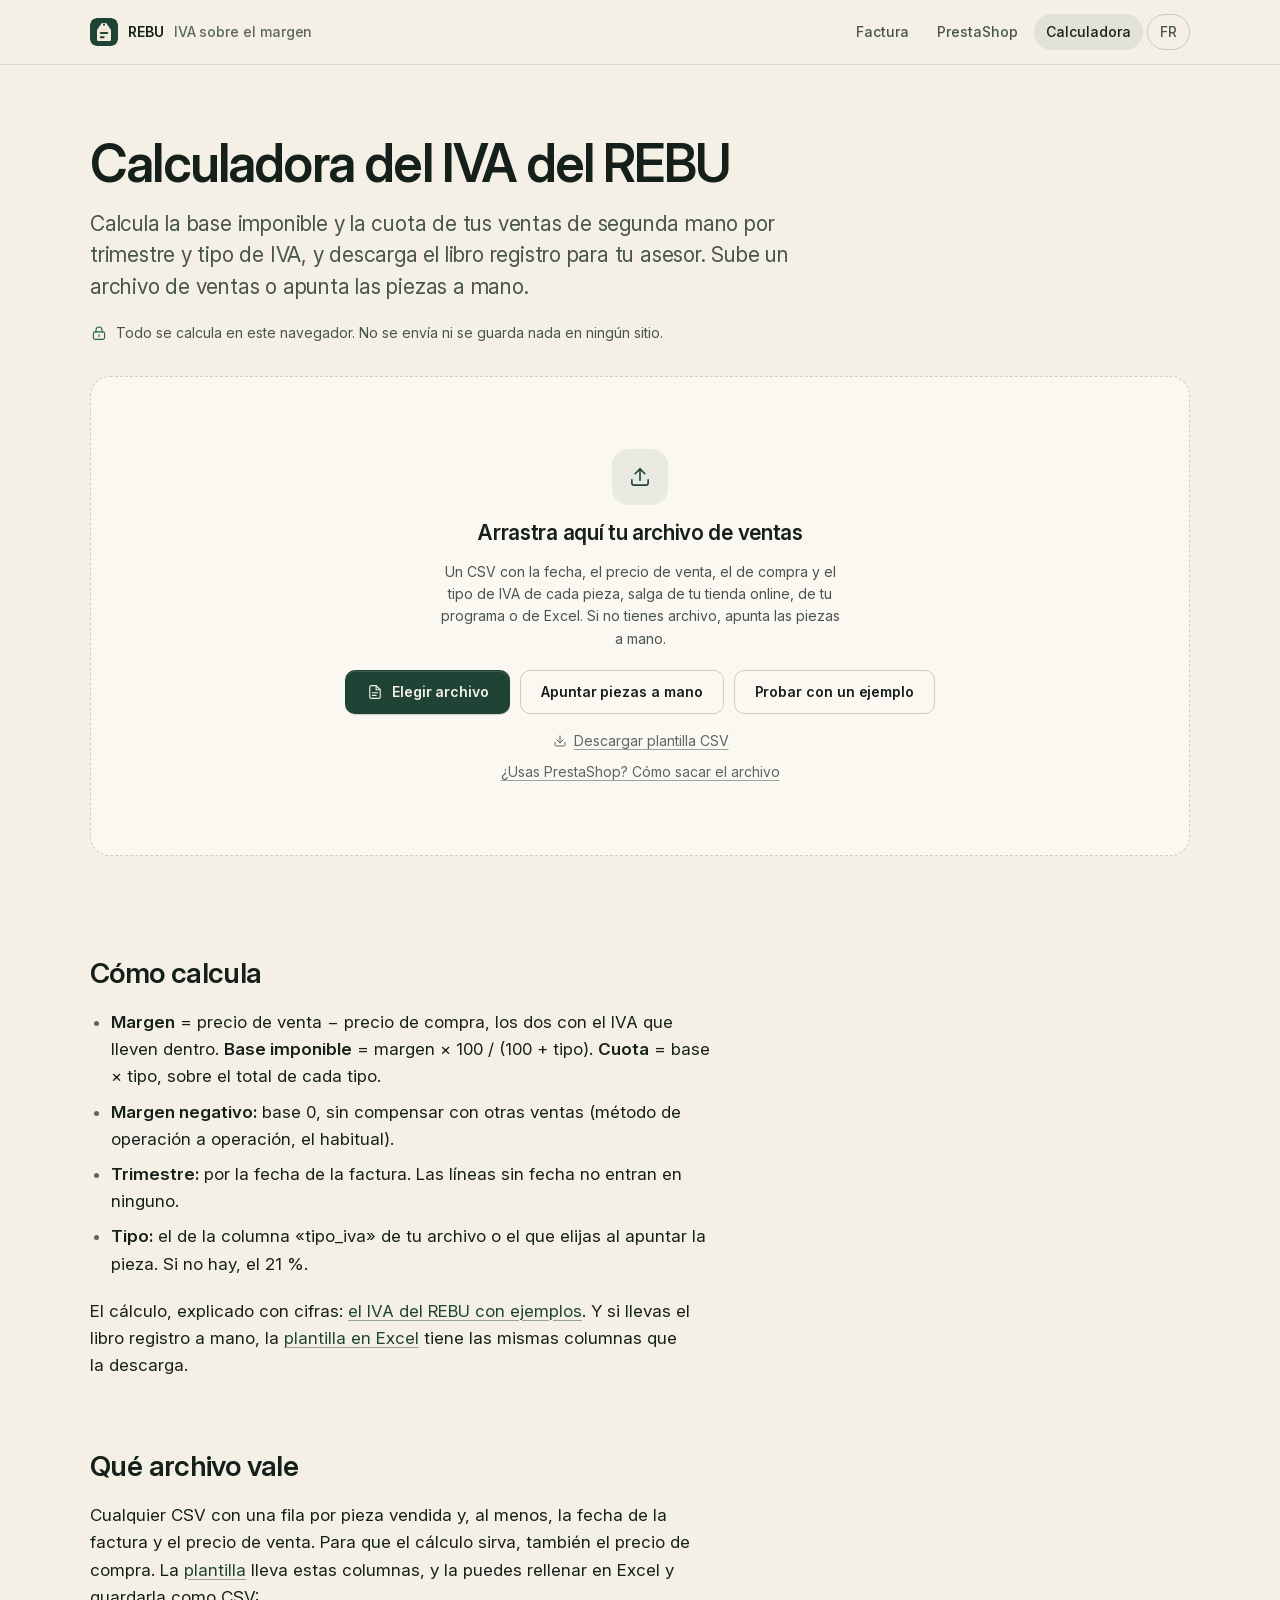
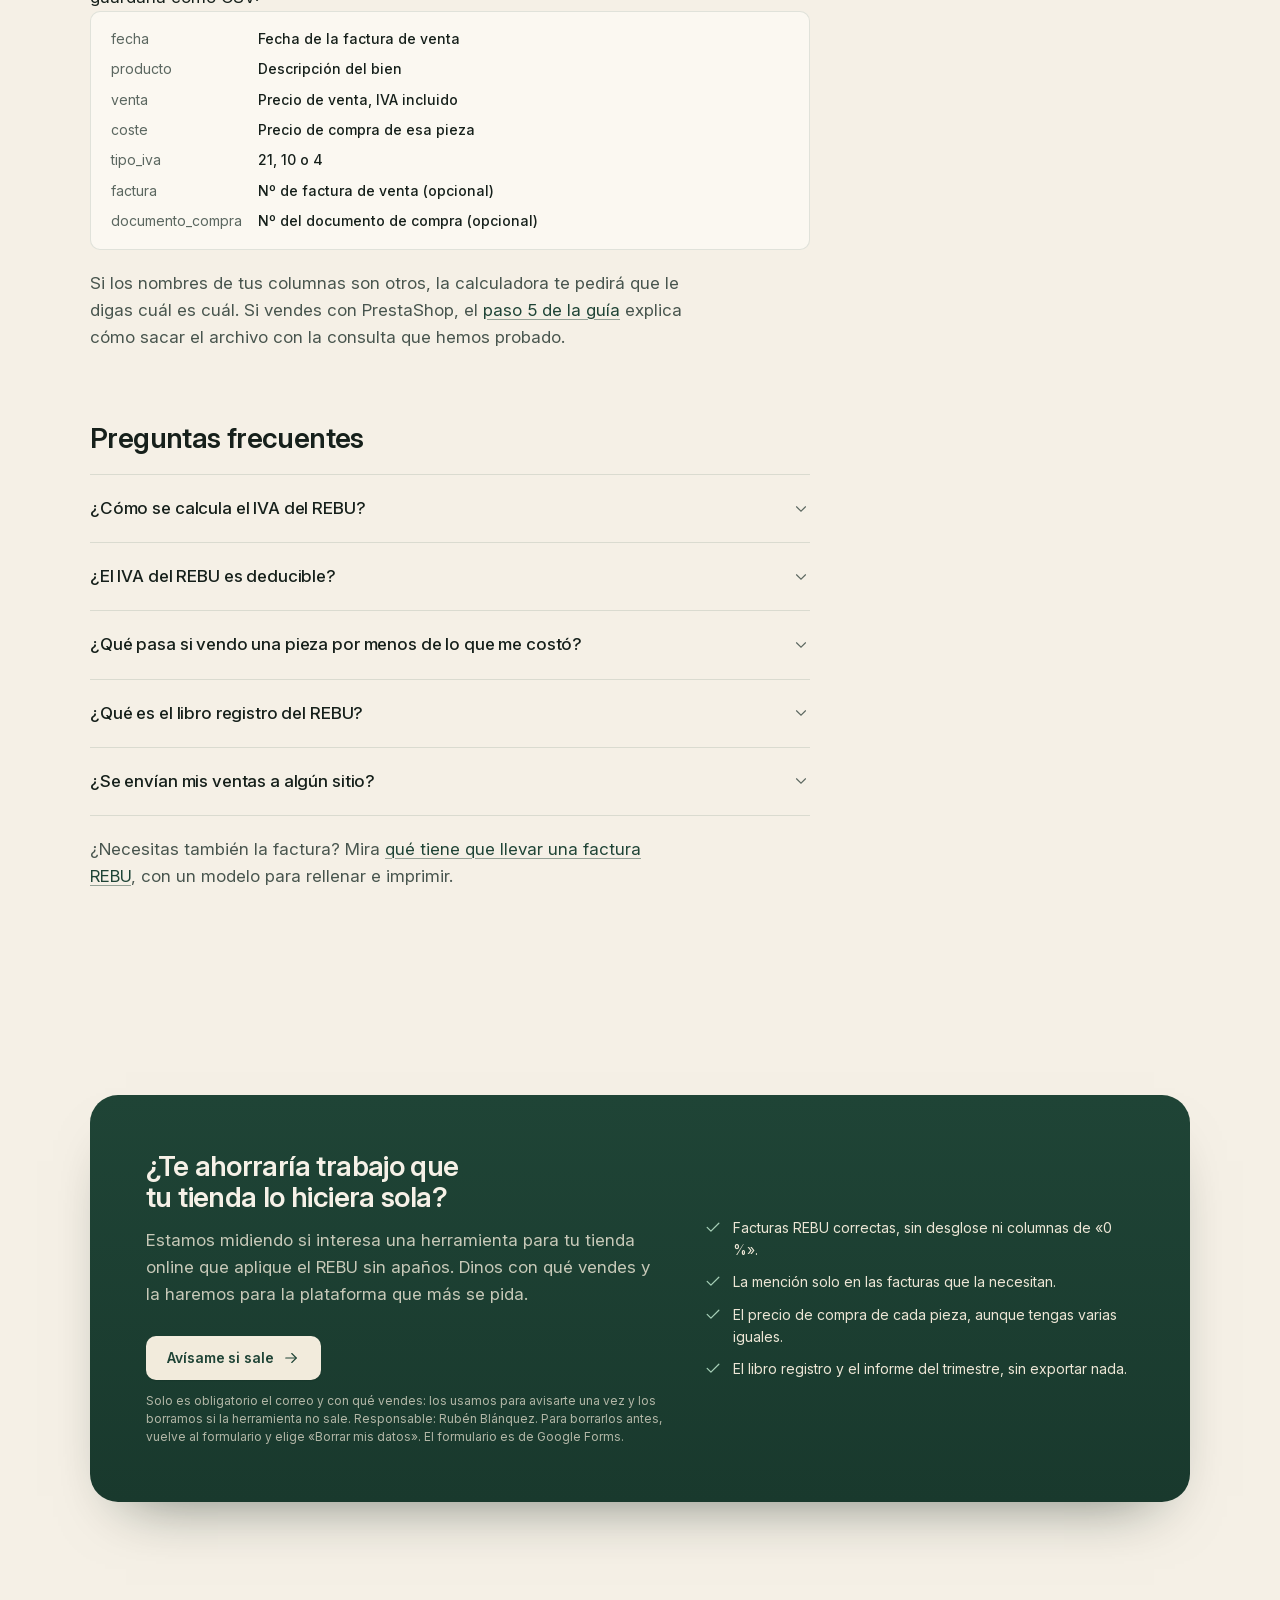
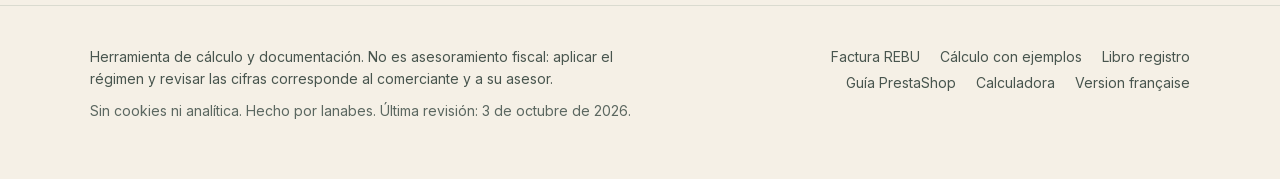
==== commit 6e7d3340: "Tres páginas nuevas: IVA del REBU con ejemplos, calcul de la TVA sur marge y libro registro con plan" ====
--- a/calculadora/index.html
+++ b/calculadora/index.html
@@ -92,6 +92,7 @@
           <li><strong>Trimestre:</strong> por la fecha de la factura. Las líneas sin fecha no entran en ninguno.</li>
           <li><strong>Tipo:</strong> el de la columna «tipo_iva» de tu archivo o el que elijas al apuntar la pieza. Si no hay, el 21 %.</li>
         </ul>
+        <p>El cálculo, explicado con cifras: <a href="../iva-rebu-ejemplo/">el IVA del REBU con ejemplos</a>. Y si llevas el libro registro a mano, la <a href="../libro-registro-rebu/">plantilla en Excel</a> tiene las mismas columnas que la descarga.</p>
 
         <h2>Qué archivo vale</h2>
         <p>Cualquier CSV con una fila por pieza vendida y, al menos, la fecha de la factura y el precio de venta. Para que el cálculo sirva, también el precio de compra. La <a href="../assets/plantilla-rebu.csv" download>plantilla</a> lleva estas columnas, y la puedes rellenar en Excel y guardarla como CSV:</p>
@@ -141,7 +142,7 @@
           <h2 id="modulo-t">¿Te ahorraría trabajo que tu tienda lo hiciera sola?</h2>
           <p>Estamos midiendo si interesa una herramienta para tu tienda online que aplique el REBU sin apaños. Dinos con qué vendes y la haremos para la plataforma que más se pida.</p>
           <a class="btn" id="waitlist-link" href="#" rel="noopener">Avísame si sale <svg class="i" aria-hidden="true"><use href="../assets/icons.svg#arrow-right"/></svg></a>
-          <small>Solo es obligatorio el correo y con qué vendes: los usamos para avisarte una vez y los borramos si la herramienta no sale. El formulario es de Google Forms.</small>
+          <small>Solo es obligatorio el correo y con qué vendes: los usamos para avisarte una vez y los borramos si la herramienta no sale. Responsable: Rubén Blánquez. Para borrarlos antes, vuelve al formulario y elige «Borrar mis datos». El formulario es de Google Forms.</small>
         </div>
         <ul>
           <li><svg class="i" aria-hidden="true"><use href="../assets/icons.svg#check"/></svg>Facturas REBU correctas, sin desglose ni columnas de «0 %».</li>
@@ -162,6 +163,8 @@
     </div>
     <nav aria-label="Pie">
       <a href="../factura-rebu/">Factura REBU</a>
+      <a href="../iva-rebu-ejemplo/">Cálculo con ejemplos</a>
+      <a href="../libro-registro-rebu/">Libro registro</a>
       <a href="../#guia">Guía PrestaShop</a>
       <a href="./">Calculadora</a>
       <a href="../fr/calculatrice/" hreflang="fr" lang="fr">Version française</a>
--- a/assets/site.css
+++ b/assets/site.css
@@ -869,6 +869,157 @@
   .sheet-signs { gap: 20px; }
 }
 
+/* ---------- the calculation, step by step (example pages) ----------
+   Controls on the page surface; the result is a paper receipt, cream in both themes
+   like the price tag, so the numbers always read as "the ticket for this piece". */
+
+/* no card around it: the controls sit on the page and the receipt is the only object */
+.walk {
+  display: grid; grid-template-columns: minmax(0, .92fr) minmax(0, 1.08fr); gap: clamp(28px, 5vw, 64px);
+  padding-block: 8px clamp(8px, 2vw, 16px); align-items: start;
+}
+.walk-in { display: grid; grid-template-columns: minmax(0, 1fr); gap: 20px; align-content: start; min-width: 0; }
+.walk-in h2 { font-size: var(--fs-lg); letter-spacing: -.015em; }
+.walk-in > p { margin-top: -12px; color: var(--text-2); font-size: var(--fs-sm); }
+.walk-field { display: grid; gap: 8px; font-size: var(--fs-sm); }
+.walk-field > label, .walk-field > span { font-weight: 500; color: var(--text); }
+.money {
+  display: flex; align-items: center; gap: 6px; min-height: 52px; padding: 0 16px;
+  border-radius: var(--r); border: 1px solid var(--line-2); background: var(--surface-2);
+  transition: border-color 120ms ease, box-shadow 120ms ease;
+}
+.money:hover { border-color: color-mix(in srgb, var(--accent) 45%, var(--line-2)); }
+.money:focus-within { border-color: var(--accent); box-shadow: 0 0 0 3px color-mix(in srgb, var(--accent) 22%, transparent); }
+.money:has(input[aria-invalid="true"]) { border-color: var(--danger-ink); }
+.money input {
+  flex: 1; min-width: 0; width: 100%; border: 0; background: transparent; padding: 0; color: var(--text);
+  font: inherit; font-size: var(--fs-lg); font-weight: 600; letter-spacing: -.015em; font-variant-numeric: tabular-nums;
+}
+.money input:focus { outline: none; }
+.money span { font-size: var(--fs-lg); font-weight: 600; color: var(--text-3); }
+.chips { display: flex; flex-wrap: wrap; gap: 8px; }
+.chips button {
+  min-height: 34px; padding: 0 14px; border-radius: 999px; border: 1px solid var(--line-2); background: transparent;
+  color: var(--text-2); font: inherit; font-size: var(--fs-xs); font-weight: 500; cursor: pointer;
+  transition: background-color 120ms ease, color 120ms ease, border-color 120ms ease, transform 160ms var(--ease-out);
+}
+.chips button:hover { background: var(--accent-soft); color: var(--text); }
+.chips button:active { transform: scale(.97); transition: transform 60ms var(--ease-out); }
+.chips button[aria-pressed="true"] { background: var(--accent); border-color: var(--accent); color: var(--accent-fg); }
+.walk-err { display: flex; gap: 8px; align-items: center; color: var(--danger-ink); font-size: var(--fs-sm); font-weight: 500; }
+.walk-err .i { width: 18px; height: 18px; }
+
+.walk-out {
+  --ink: #17201B; --ink-2: #4E5A53; --ink-3: #66726B; --rule: rgba(23, 32, 27, .16);
+  position: relative; align-self: start; min-width: 0;
+  padding: 8px 28px 28px; border-radius: 16px;
+  background: #FBF6EA; color: var(--ink);
+  box-shadow: 0 1px 2px rgba(22, 32, 27, .10), 0 18px 36px -22px rgba(22, 32, 27, .45), 0 0 0 1px rgba(22, 32, 27, .06);
+  font-variant-numeric: tabular-nums;
+}
+.walk-out h3 { padding: 18px 0 6px; font-size: 11px; font-weight: 600; color: var(--ink-3); letter-spacing: .08em; text-transform: uppercase; }
+.walk-steps { list-style: none; margin: 0; padding: 0; }
+.walk-steps li {
+  display: grid; grid-template-columns: 28px minmax(0, 1fr) auto; gap: 4px 14px; align-items: center;
+  padding: 16px 0; border-top: 1.5px dotted var(--rule);
+}
+.walk-steps li:first-child { border-top: 0; }
+.walk-steps .n {
+  width: 28px; height: 28px; border-radius: 50%; display: grid; place-items: center;
+  background: rgba(31, 68, 54, .09); color: #1F4436; font-size: var(--fs-xs); font-weight: 600;
+}
+.walk-steps b { display: block; font-weight: 600; font-size: var(--fs-sm); color: var(--ink); letter-spacing: -.005em; }
+.walk-steps .f { display: block; margin-top: 2px; font-size: var(--fs-xs); color: var(--ink-3); overflow-wrap: anywhere; }
+.walk-steps output { font-size: var(--fs-lg); font-weight: 600; letter-spacing: -.015em; color: var(--ink); text-align: right; white-space: nowrap; }
+.walk-steps .total { position: relative; margin-top: 14px; padding-top: 22px; border-top: 2px dotted rgba(31, 68, 54, .32); }
+/* the tear line of a ticket: two notches in the page colour */
+.walk-steps .total::before, .walk-steps .total::after {
+  content: ""; position: absolute; top: -9px; width: 16px; height: 16px; border-radius: 50%; background: var(--bg);
+}
+.walk-steps .total::before { left: -36px; }
+.walk-steps .total::after { right: -36px; }
+.walk-steps .total .n { background: #1F4436; color: #F6F1E7; }
+.walk-steps .total b { color: #1F4436; }
+.walk-steps .total output { font-size: var(--fs-xl); letter-spacing: -.025em; color: #1F4436; }
+.walk.is-negative .walk-steps li:first-child output { color: #8E2C1C; }
+.walk.is-invalid .walk-out { opacity: .55; }
+.walk-neg { margin-top: 2px; font-size: var(--fs-xs); color: #6E4E0F; background: #F6E9CB; padding: 10px 12px; border-radius: 10px; line-height: 1.5; }
+@media (prefers-reduced-motion: no-preference) {
+  .walk-steps.tick output { animation: settle 320ms var(--ease-out); }
+}
+@keyframes settle { from { opacity: .3; transform: translateY(3px); } to { opacity: 1; transform: none; } }
+
+.walk-compare { display: grid; gap: 14px; margin-top: 22px; padding-top: 20px; border-top: 1px solid var(--rule); }
+.walk-bar { display: grid; grid-template-columns: minmax(0, 1fr) auto; gap: 6px 12px; align-items: baseline; font-size: var(--fs-xs); color: var(--ink-2); }
+.walk-bar b { font-size: var(--fs-sm); font-weight: 600; color: var(--ink); white-space: nowrap; }
+.walk-bar i { grid-column: 1 / -1; position: relative; display: block; height: 8px; border-radius: 999px; background: rgba(31, 68, 54, .08); overflow: hidden; }
+/* the fill slides in from the left (transform only, no layout work) */
+.walk-bar i::after {
+  content: ""; position: absolute; inset: 0; border-radius: inherit; background: #B8A47E;
+  transform: translateX(calc(var(--w, 0%) - 100%));
+  transition: transform 520ms var(--ease-expo);
+}
+.walk-bar.rebu i::after { background: #1F4436; }
+.walk-bar.rebu b { color: #1F4436; }
+
+@media (max-width: 860px) {
+  .walk { grid-template-columns: minmax(0, 1fr); }
+}
+@media (max-width: 420px) {
+  .walk-out { padding-inline: 20px; }
+  .walk-steps .total::before { left: -28px; }
+  .walk-steps .total::after { right: -28px; }
+  /* narrow phones: the figure drops under its label instead of squeezing it */
+  .walk-steps li { grid-template-columns: 24px minmax(0, 1fr); gap: 2px 12px; align-items: start; }
+  .walk-steps .n { width: 24px; height: 24px; margin-top: 1px; }
+  .walk-steps output { grid-column: 2; text-align: left; font-size: var(--fs-lg); }
+  .walk-steps .total output { font-size: var(--fs-xl); }
+}
+
+/* a small trimester laid out as the 303 would group it */
+.quarter { display: grid; grid-template-columns: repeat(2, minmax(0, 1fr)); gap: 12px; margin-top: 16px; }
+.quarter > div { padding: 18px 20px; border-radius: var(--r-lg); background: var(--surface); border: 1px solid var(--line); }
+.quarter dt { font-size: var(--fs-xs); color: var(--text-3); font-weight: 500; }
+.quarter dd { margin: 6px 0 0; display: flex; flex-wrap: wrap; gap: 4px 16px; font-variant-numeric: tabular-nums; font-size: var(--fs-sm); color: var(--text-2); }
+.quarter dd strong { color: var(--text); font-size: var(--fs-lg); letter-spacing: -.015em; }
+@media (max-width: 560px) { .quarter { grid-template-columns: minmax(0, 1fr); } }
+
+/* ---------- libro registro: the template, previewed as a spreadsheet ---------- */
+
+.download {
+  display: grid; grid-template-columns: auto minmax(0, 1fr) auto; gap: 16px 20px; align-items: center;
+  padding: 20px 24px; border-radius: var(--r-xl); background: var(--surface); border: 1px solid var(--line); box-shadow: var(--shadow-md);
+}
+.download .file-icon {
+  width: 52px; height: 60px; border-radius: 8px; display: grid; place-items: end center; padding-bottom: 8px; align-self: start;
+  background: linear-gradient(180deg, #23634A, #1F4436); color: #F2EBDC; font-size: 11px; font-weight: 600; letter-spacing: .04em;
+  box-shadow: inset 0 1px 0 rgba(255, 255, 255, .14), 0 6px 14px -8px rgba(8, 26, 19, .6);
+  clip-path: polygon(0 0, 72% 0, 100% 22%, 100% 100%, 0 100%);
+}
+.download h2 { font-size: var(--fs-base); letter-spacing: -.01em; }
+.download p { margin-top: 4px; font-size: var(--fs-sm); color: var(--text-2); }
+.download .row { display: flex; flex-wrap: wrap; gap: 8px; justify-content: flex-end; }
+@media (max-width: 720px) {
+  .download { grid-template-columns: auto minmax(0, 1fr); }
+  .download .row { grid-column: 1 / -1; justify-content: flex-start; }
+}
+
+.xl { overflow-x: auto; margin-top: 16px; border-radius: var(--r-lg); border: 1px solid var(--line-2); background: var(--surface-2); box-shadow: var(--shadow-sm); }
+.xl table { border-collapse: collapse; font-size: 13px; font-variant-numeric: tabular-nums; min-width: 1180px; }
+.xl th, .xl td { border-right: 1px solid var(--line); border-bottom: 1px solid var(--line); padding: 7px 10px; white-space: nowrap; text-align: left; }
+.xl thead th { background: var(--bg-sunk); color: var(--text-3); font-weight: 500; font-size: 11px; text-align: center; padding-block: 4px; }
+.xl tbody th { background: var(--bg-sunk); color: var(--text-3); font-weight: 500; font-size: 11px; text-align: center; width: 36px; padding-inline: 6px; position: sticky; left: 0; }
+.xl .hdr td { font-weight: 600; color: var(--text); background: var(--accent-soft); }
+.xl .ex td { color: var(--text-2); }
+.xl .ex td.k { color: var(--warn-ink); font-weight: 500; }
+.xl td.r { text-align: right; }
+.xl td.fx { color: var(--accent); background: color-mix(in srgb, var(--accent) 7%, var(--surface-2)); }
+.xl .blank td { height: 33px; }
+.xl-legend { display: flex; flex-wrap: wrap; gap: 6px 20px; margin-top: 12px; font-size: var(--fs-xs); color: var(--text-3); }
+.xl-legend span { display: inline-flex; align-items: center; gap: 6px; }
+.xl-legend i { width: 10px; height: 10px; border-radius: 3px; background: var(--accent-soft); border: 1px solid var(--line-2); }
+.xl-legend i.fx { background: color-mix(in srgb, var(--accent) 22%, var(--surface-2)); border-color: color-mix(in srgb, var(--accent) 45%, transparent); }
+
 [hidden] { display: none !important; }
 
 @media (prefers-reduced-motion: reduce) {
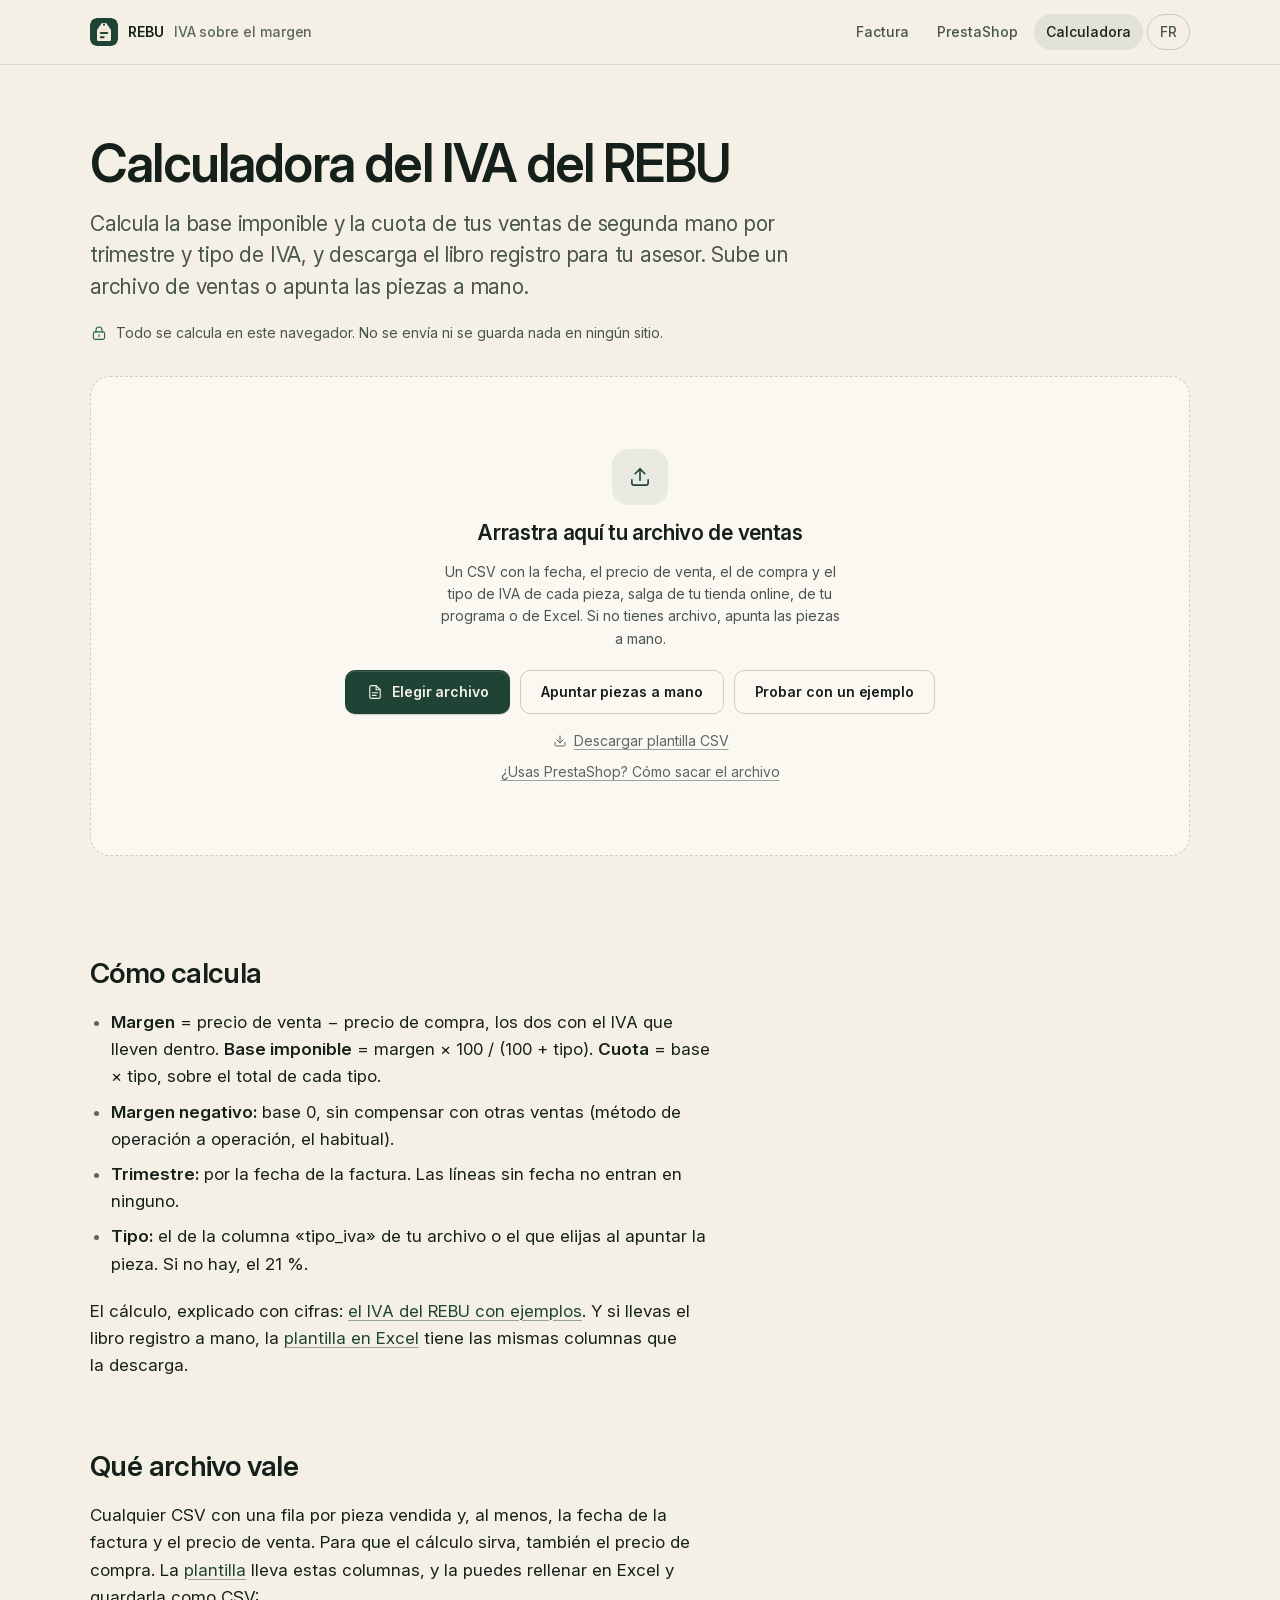
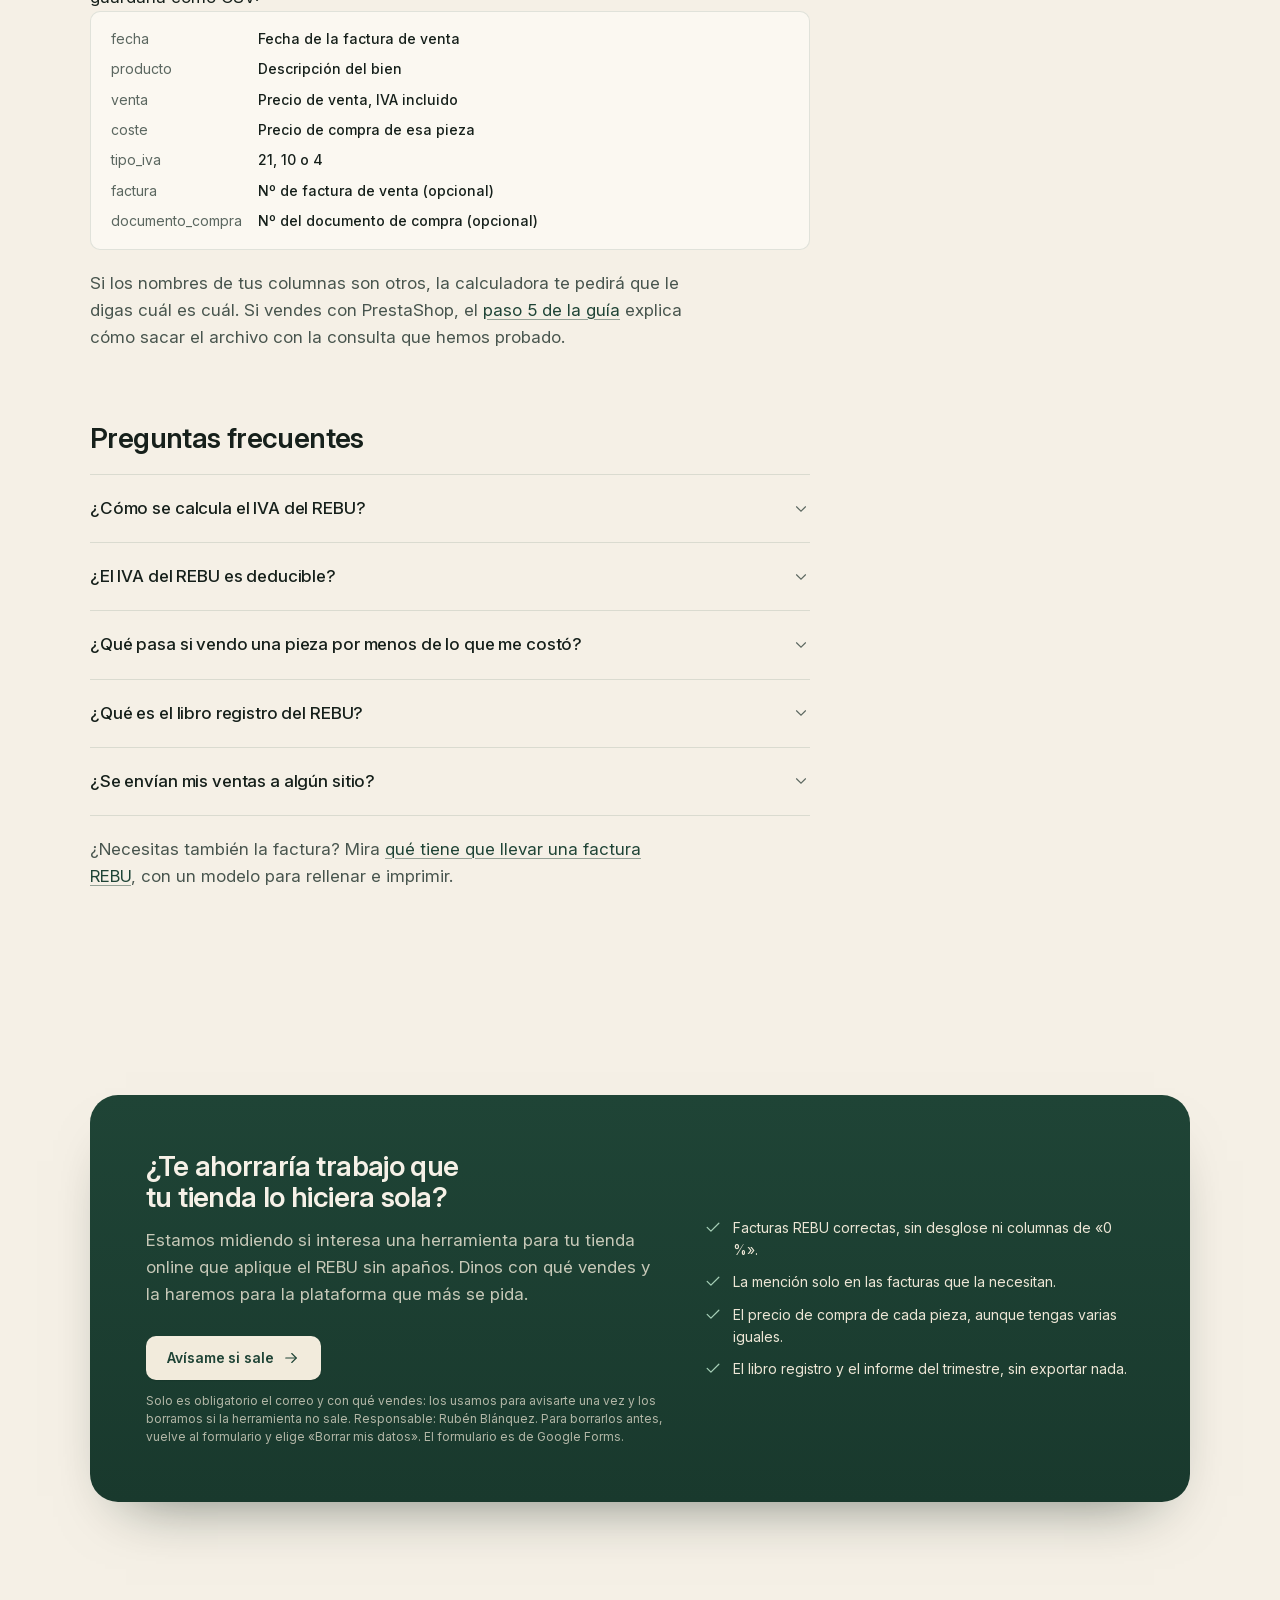
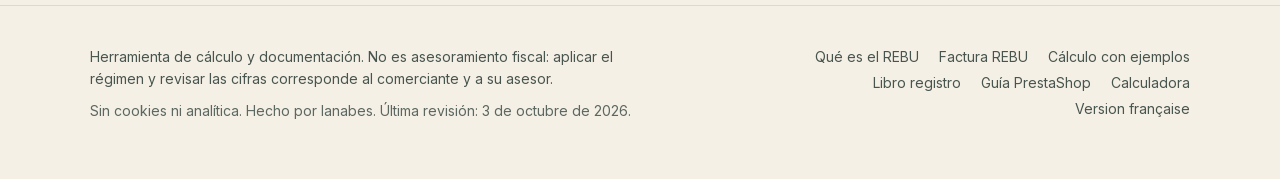
==== commit 0cef759b: "Dos páginas nuevas: qué es el REBU y TVA sur marge (définition, conditions), con comprobador de piez" ====
--- a/calculadora/index.html
+++ b/calculadora/index.html
@@ -162,6 +162,7 @@
       <p>Sin cookies ni analítica. Hecho por lanabes. Última revisión: 3 de octubre de 2026.</p>
     </div>
     <nav aria-label="Pie">
+      <a href="../regimen-bienes-usados/">Qué es el REBU</a>
       <a href="../factura-rebu/">Factura REBU</a>
       <a href="../iva-rebu-ejemplo/">Cálculo con ejemplos</a>
       <a href="../libro-registro-rebu/">Libro registro</a>
--- a/assets/site.css
+++ b/assets/site.css
@@ -1020,6 +1020,62 @@
 .xl-legend i { width: 10px; height: 10px; border-radius: 3px; background: var(--accent-soft); border: 1px solid var(--line-2); }
 .xl-legend i.fx { background: color-mix(in srgb, var(--accent) 22%, var(--surface-2)); border-color: color-mix(in srgb, var(--accent) 45%, transparent); }
 
+/* ---------- «¿puede ir esta pieza por el REBU?» ----------
+   Two plain questions as option rows; the answer sits beside them and takes the
+   colour of its verdict. Native radios, so keyboard and screen readers just work. */
+
+.decide { display: grid; grid-template-columns: minmax(0, 1.1fr) minmax(0, .9fr); gap: clamp(24px, 4vw, 56px); align-items: start; padding-block: 8px; }
+.decide fieldset { border: 0; margin: 0; padding: 0; min-width: 0; }
+.decide fieldset + fieldset { margin-top: 28px; }
+.decide legend { padding: 0; margin-bottom: 12px; font-weight: 600; font-size: var(--fs-base); letter-spacing: -.01em; }
+.decide legend .n {
+  display: inline-grid; place-items: center; width: 24px; height: 24px; margin-right: 10px; border-radius: 50%;
+  background: var(--accent); color: var(--accent-fg); font-size: var(--fs-xs); vertical-align: 1px;
+}
+.opts { display: grid; gap: 8px; }
+.opt {
+  display: grid; grid-template-columns: 20px minmax(0, 1fr); gap: 12px; align-items: start;
+  padding: 14px 16px; border-radius: var(--r-lg); border: 1px solid var(--line-2); background: var(--surface);
+  cursor: pointer; font-size: var(--fs-sm); line-height: 1.45;
+  transition: border-color 120ms ease, background-color 120ms ease, box-shadow 120ms ease;
+}
+.opt:hover { border-color: color-mix(in srgb, var(--accent) 45%, var(--line-2)); }
+.opt input { width: 18px; height: 18px; margin: 1px 0 0; accent-color: var(--accent); cursor: pointer; }
+.opt input:focus-visible { outline: 2px solid var(--ring); outline-offset: 3px; }
+.opt b { display: block; font-weight: 600; color: var(--text); }
+.opt small { display: block; margin-top: 2px; color: var(--text-3); font-size: var(--fs-xs); }
+.opt:has(input:checked) { border-color: var(--accent); background: color-mix(in srgb, var(--accent) 6%, var(--surface)); box-shadow: 0 0 0 1px var(--accent) inset; }
+
+.verdict {
+  position: sticky; top: calc(var(--header-h) + 24px);
+  padding: 24px; border-radius: var(--r-xl); border: 1px solid var(--line); background: var(--surface); box-shadow: var(--shadow-md);
+  transition: background-color 200ms ease, border-color 200ms ease;
+}
+.verdict-head { display: grid; grid-template-columns: 32px minmax(0, 1fr); gap: 12px; align-items: start; }
+.verdict .badge {
+  width: 32px; height: 32px; border-radius: 50%; display: grid; place-items: center; margin-top: -2px;
+  background: var(--bg-sunk); color: var(--text-3);
+}
+.verdict .badge .i { width: 18px; height: 18px; }
+.verdict .badge .i { display: none; }
+.verdict[data-tone="idle"] .b-idle, .verdict[data-tone="yes"] .b-yes, .verdict[data-tone="no"] .b-no, .verdict[data-tone="maybe"] .b-maybe { display: block; }
+.verdict h3 { font-size: var(--fs-lg); letter-spacing: -.015em; line-height: 1.25; }
+.verdict p { margin-top: 10px; font-size: var(--fs-sm); color: var(--text-2); line-height: 1.55; }
+.verdict .extra { padding-top: 12px; border-top: 1px solid var(--line); margin-top: 14px; }
+.verdict .fine { margin-top: 16px; font-size: var(--fs-xs); color: var(--text-3); }
+.verdict[data-tone="yes"] { border-color: color-mix(in srgb, var(--accent) 35%, var(--line)); }
+.verdict[data-tone="yes"] .badge { background: var(--accent); color: var(--accent-fg); }
+.verdict[data-tone="yes"] h3 { color: var(--accent); }
+.verdict[data-tone="no"] .badge { background: var(--danger-bg); color: var(--danger-ink); }
+.verdict[data-tone="maybe"] .badge { background: var(--warn-bg); color: var(--warn-ink); }
+@media (prefers-reduced-motion: no-preference) {
+  .verdict.tick h3, .verdict.tick p { animation: settle 280ms var(--ease-out); }
+}
+@media (max-width: 860px) {
+  .decide { grid-template-columns: minmax(0, 1fr); }
+  .verdict { position: static; }
+}
+
 [hidden] { display: none !important; }
 
 @media (prefers-reduced-motion: reduce) {
